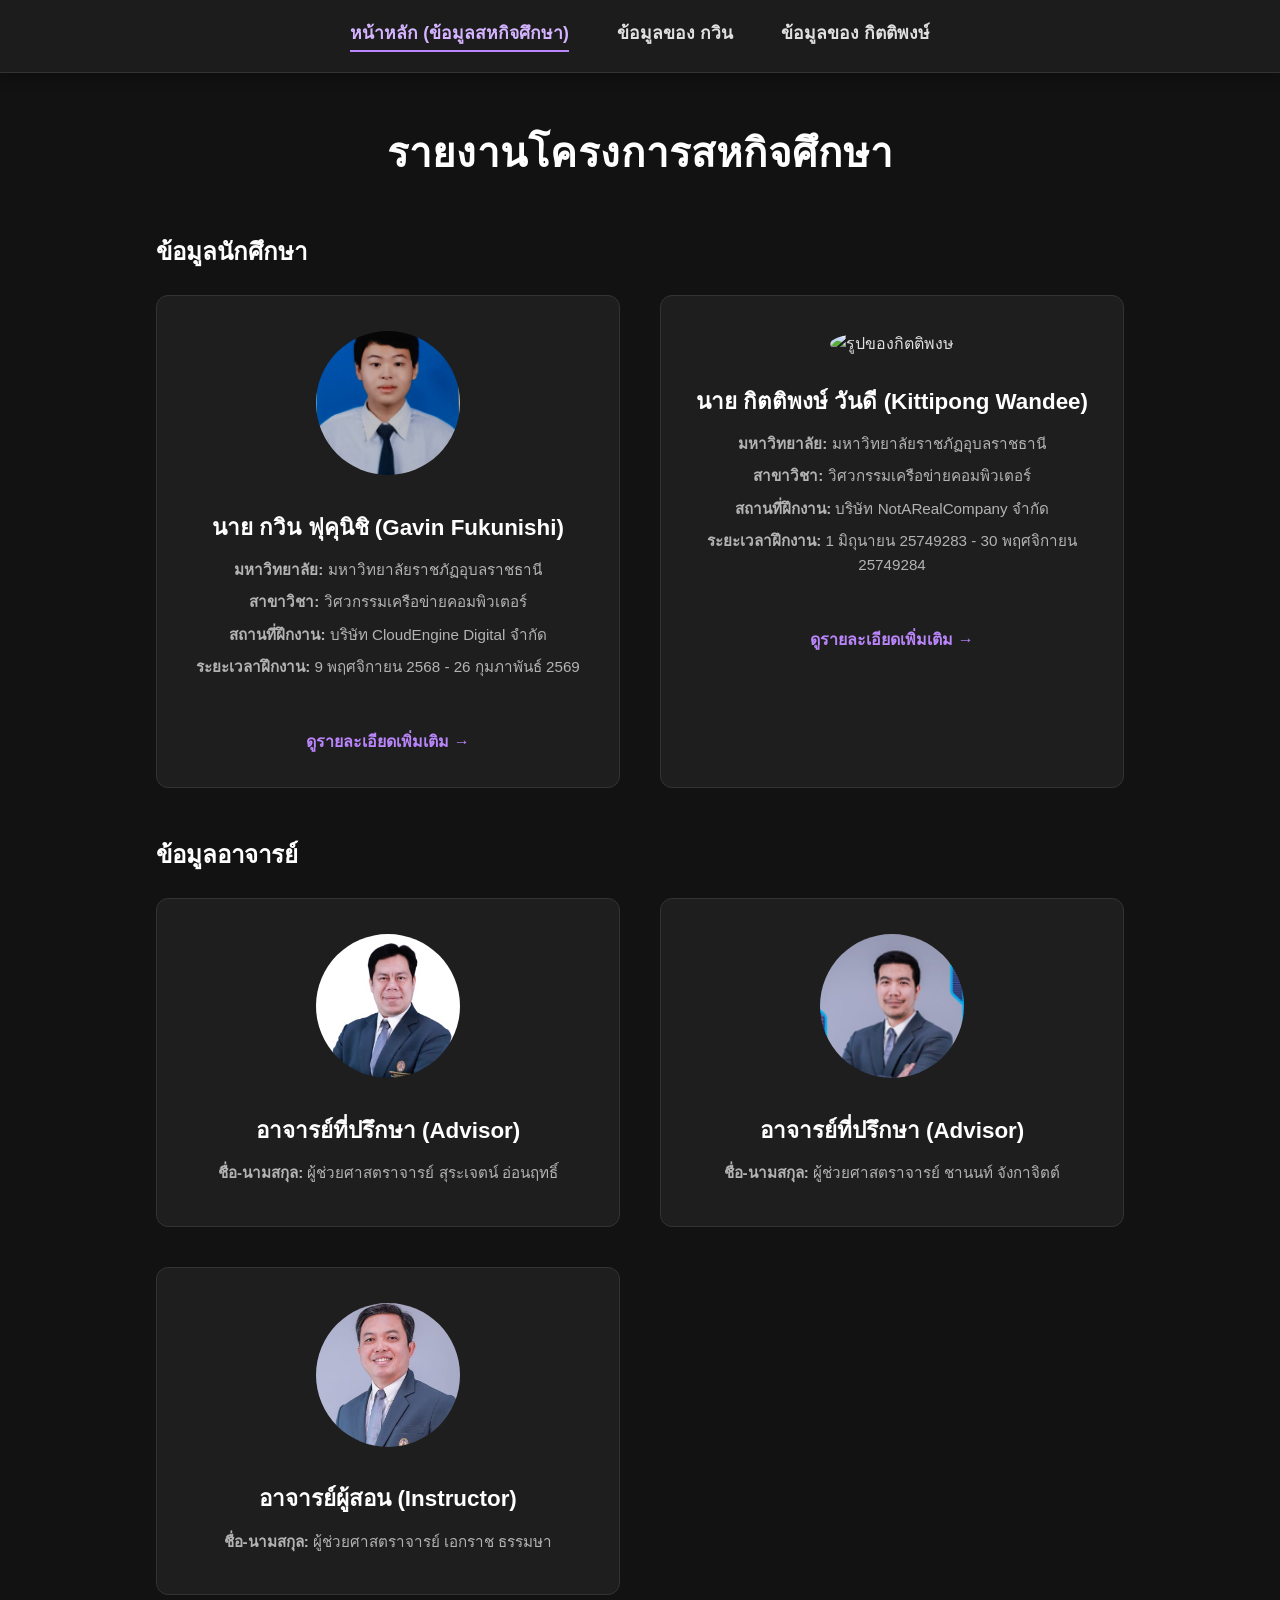
==== index.html @ addf6fbe "First commit" ====
<!DOCTYPE html>
<html lang="th">
<head>
    <meta charset="UTF-8">
    <meta name="viewport" content="width=device-width, initial-scale=1.0">
    <title>โครงการสหกิจศึกษา - หน้าหลัก</title>
    <link rel="stylesheet" href="css/main.css">
</head>
<body>

    <nav>
        <a href="index.html" class="active">หน้าหลัก (ข้อมูลสหกิจศึกษา)</a>
        <a href="gavin.html">ข้อมูลของ กวิน</a>
        <a href="kittipong.html">ข้อมูลของ กิตติพงษ์</a>
    </nav>

    <div class="container">
        <h1>รายงานโครงการสหกิจศึกษา</h1>

        <h2>ข้อมูลนักศึกษา</h2>
        <div class="grid">
            <div class="card">
                <img src="Resources/gavin.jpg" alt="รูปของกวิน">
                <h3>นาย กวิน ฟุคุนิชิ (Gavin Fukunishi)</h3>
                <p><strong>มหาวิทยาลัย:</strong> มหาวิทยาลัยราชภัฏอุบลราชธานี</p>
                <p><strong>สาขาวิชา:</strong> วิศวกรรมเครือข่ายคอมพิวเตอร์</p>
                <p><strong>สถานที่ฝึกงาน:</strong> บริษัท CloudEngine Digital จำกัด</p>
                <p><strong>ระยะเวลาฝึกงาน:</strong> 9 พฤศจิกายน 2568 - 26 กุมภาพันธ์ 2569</p>
                <br>
                <a href="gavin.html" style="color: var(--accent-color);">ดูรายละเอียดเพิ่มเติม &rarr;</a>
            </div>

            <div class="card">
                <img src="Resources/kittipong.jpg" alt="รูปของกิตติพงษ์">
                <h3>นาย กิตติพงษ์ วันดี (Kittipong Wandee)</h3>
                <p><strong>มหาวิทยาลัย:</strong> มหาวิทยาลัยราชภัฏอุบลราชธานี</p>
                <p><strong>สาขาวิชา:</strong> วิศวกรรมเครือข่ายคอมพิวเตอร์</p>
                <p><strong>สถานที่ฝึกงาน:</strong> บริษัท NotARealCompany จำกัด</p>
                <p><strong>ระยะเวลาฝึกงาน:</strong> 1 มิถุนายน 25749283 - 30 พฤศจิกายน 25749284</p>
                <br>
                <a href="kittipong.html" style="color: var(--accent-color);">ดูรายละเอียดเพิ่มเติม &rarr;</a>
            </div>
        </div>

        <h2>ข้อมูลอาจารย์</h2>
        <div class="grid">
            <div class="card">
                <img src="Resources/surajet.jpg" alt="รูปอาจารย์ที่ปรึกษา">
                <h3>อาจารย์ที่ปรึกษา (Advisor)</h3>
                <p><strong>ชื่อ-นามสกุล:</strong> ผู้ช่วยศาสตราจารย์ สุระเจตน์ อ่อนฤทธิ์</p>
            </div>
            <div class="card">
                <img src="Resources/chanon.png" alt="รูปอาจารย์ที่ปรึกษา">
                <h3>อาจารย์ที่ปรึกษา (Advisor)</h3>
                <p><strong>ชื่อ-นามสกุล:</strong> ผู้ช่วยศาสตราจารย์ ชานนท์ จังกาจิตต์</p>
            </div>
            <div class="card">
                <img src="Resources/ekarach.png" alt="รูปอาจารย์ผู้สอน">
                <h3>อาจารย์ผู้สอน (Instructor)</h3>
                <p><strong>ชื่อ-นามสกุล:</strong> ผู้ช่วยศาสตราจารย์ เอกราช ธรรมษา</p>
            </div>
        </div>
    </div>

</body>
</html>
---- css/main.css ----
/* css/main.css */
:root {
    --bg-color: #121212;
    --text-color: #e0e0e0;
    --card-bg: #1e1e1e;
    --accent-color: #bb86fc;
    --accent-hover: #d4b3ff;
    --border-color: #333;
}

/* เพิ่ม Smooth Scrolling */
html {
    scroll-behavior: smooth;
}

* {
    box-sizing: border-box;
    margin: 0;
    padding: 0;
    font-family: 'Segoe UI', Tahoma, Geneva, Verdana, sans-serif;
}

body {
    background-color: var(--bg-color);
    color: var(--text-color);
    line-height: 1.6;
    overflow-x: hidden;
}

/* 🌟 แอนิเมชันตอนโหลดหน้าเว็บ */
@keyframes fadeInUp {
    from {
        opacity: 0;
        transform: translateY(30px);
    }
    to {
        opacity: 1;
        transform: translateY(0);
    }
}

/* Navigation Bar */
nav {
    background-color: rgba(30, 30, 30, 0.95);
    backdrop-filter: blur(10px); /* เพิ่มเอฟเฟกต์เบลอพื้นหลังให้ดู Modern */
    padding: 1.2rem 2rem;
    display: flex;
    justify-content: center;
    gap: 3rem;
    border-bottom: 1px solid var(--border-color);
    position: sticky;
    top: 0;
    z-index: 100;
    box-shadow: 0 4px 15px rgba(0, 0, 0, 0.3);
}

nav a {
    color: var(--text-color);
    text-decoration: none;
    font-size: 1.1rem;
    font-weight: bold;
    position: relative;
    padding-bottom: 5px;
    transition: color 0.3s ease;
}

/* 🌟 เอฟเฟกต์ขีดเส้นใต้เลื่อนได้ตอน Hover เมนู */
nav a::after {
    content: '';
    position: absolute;
    width: 0;
    height: 2px;
    bottom: 0;
    left: 0;
    background-color: var(--accent-color);
    transition: width 0.3s ease;
}

nav a:hover, nav a.active {
    color: var(--accent-hover);
}

nav a:hover::after, nav a.active::after {
    width: 100%;
}

/* Layout & Containers */
.container {
    max-width: 1000px;
    margin: 3rem auto;
    padding: 0 1rem;
    /* เรียกใช้แอนิเมชันตอนโหลดหน้า */
    animation: fadeInUp 0.8s ease-out forwards;
}

h1, h2, h3 {
    margin-bottom: 1.5rem;
    color: #ffffff;
}

h1 { 
    text-align: center; 
    margin-bottom: 3rem;
    font-size: 2.5rem;
    letter-spacing: 1px;
}

/* Grid for Cards */
.grid {
    display: grid;
    grid-template-columns: repeat(auto-fit, minmax(300px, 1fr));
    gap: 2.5rem;
    margin-bottom: 3rem;
}

/* 🌟 Cards - เพิ่มลูกเล่นตอน Hover */
.card {
    background-color: var(--card-bg);
    border: 1px solid var(--border-color);
    border-radius: 12px;
    padding: 2rem;
    text-align: center;
    transition: transform 0.4s ease, box-shadow 0.4s ease, border-color 0.4s ease;
    overflow: hidden;
}

.card:hover {
    transform: translateY(-10px); /* ลอยขึ้น */
    box-shadow: 0 15px 30px rgba(187, 134, 252, 0.15); /* เรืองแสง */
    border-color: var(--accent-color);
}

.card img {
    width: 150px;
    height: 150px;
    border-radius: 50%;
    object-fit: cover;
    margin-bottom: 1.5rem;
    border: 3px solid transparent;
    transition: transform 0.5s ease, border-color 0.5s ease;
}

/* ซูมรูปภาพเล็กน้อยตอนนำเมาส์ไปชี้ที่การ์ด */
.card:hover img {
    transform: scale(1.08);
    border-color: var(--accent-color);
}

.card h3 { 
    margin-bottom: 0.8rem; 
    font-size: 1.4rem;
}

.card p { 
    font-size: 0.95rem; 
    margin-bottom: 0.5rem; 
    color: #b3b3b3; 
}

.card a {
    display: inline-block;
    margin-top: 1rem;
    text-decoration: none;
    font-weight: bold;
    transition: color 0.3s ease, transform 0.3s ease;
}

.card a:hover {
    color: var(--accent-hover) !important;
    transform: translateX(5px); /* เลื่อนลูกศรไปทางขวาตอน Hover */
}

/* Profile Pages */
.profile-header {
    display: flex;
    align-items: center;
    gap: 3rem;
    background-color: var(--card-bg);
    padding: 2.5rem;
    border-radius: 12px;
    margin-bottom: 2.5rem;
    box-shadow: 0 4px 15px rgba(0, 0, 0, 0.2);
    border: 1px solid var(--border-color);
    transition: box-shadow 0.3s ease;
}

.profile-header:hover {
    box-shadow: 0 8px 25px rgba(187, 134, 252, 0.1);
}

.profile-header img {
    width: 220px;
    height: 220px;
    border-radius: 12px;
    object-fit: cover;
    box-shadow: 0 10px 20px rgba(0,0,0,0.5);
    transition: transform 0.5s ease;
}

.profile-header:hover img {
    transform: scale(1.03) rotate(1deg); /* ขยับรูปเล็กน้อยตอน Hover ที่ Header */
}

.profile-header p {
    font-size: 1.1rem;
    margin-bottom: 0.5rem;
    color: #cccccc;
}

.details-section {
    background-color: var(--card-bg);
    padding: 2.5rem;
    border-radius: 12px;
    margin-bottom: 2.5rem;
    border: 1px solid var(--border-color);
    transition: transform 0.3s ease;
}

.details-section:hover {
    transform: scale(1.01);
}

.details-section ul {
    list-style-type: none;
}

.details-section ul li {
    margin-bottom: 0.8rem;
    padding-left: 1.5rem;
    position: relative;
    color: #cccccc;
}

/* ปรับแต่ง Bullet Points ให้ดูเป็นกราฟิกมากขึ้น */
.details-section ul li::before {
    content: "▹";
    position: absolute;
    left: 0;
    color: var(--accent-color);
    font-size: 1.2rem;
    line-height: 1;
}

.map-container {
    overflow: hidden;
    padding-bottom: 45%;
    position: relative;
    height: 0;
    border-radius: 12px;
    border: 2px solid var(--border-color);
    transition: border-color 0.3s ease;
}

.map-container:hover {
    border-color: var(--accent-color);
}

.map-container iframe {
    left: 0;
    top: 0;
    height: 100%;
    width: 100%;
    position: absolute;
    border: 0;
    filter: grayscale(80%) invert(90%) contrast(1.2); /* ทำให้แผนที่ Google เป็น Dark Mode กลืนกับเว็บ */
}
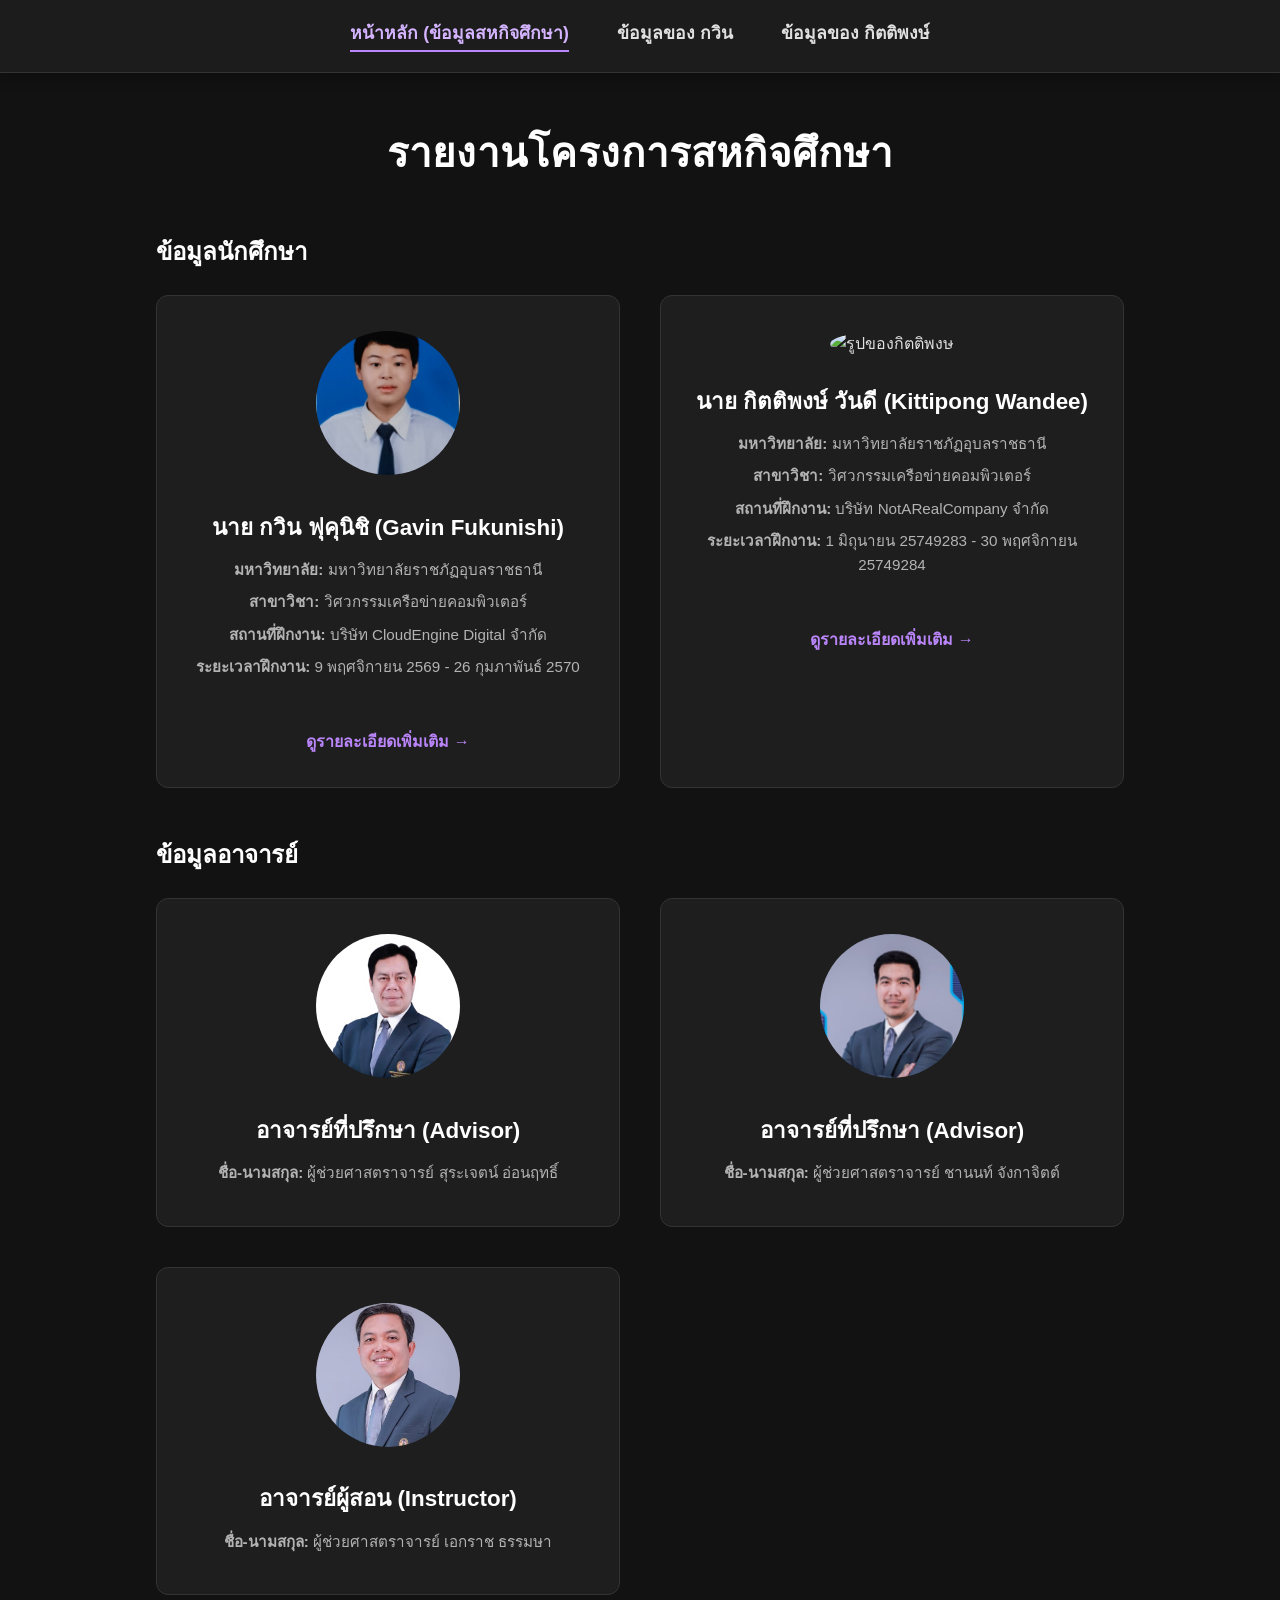
==== commit b79e4039: "Corrected profile information to gavin.html" ====
--- a/index.html
+++ b/index.html
@@ -25,7 +25,7 @@
                 <p><strong>มหาวิทยาลัย:</strong> มหาวิทยาลัยราชภัฏอุบลราชธานี</p>
                 <p><strong>สาขาวิชา:</strong> วิศวกรรมเครือข่ายคอมพิวเตอร์</p>
                 <p><strong>สถานที่ฝึกงาน:</strong> บริษัท CloudEngine Digital จำกัด</p>
-                <p><strong>ระยะเวลาฝึกงาน:</strong> 9 พฤศจิกายน 2568 - 26 กุมภาพันธ์ 2569</p>
+                <p><strong>ระยะเวลาฝึกงาน:</strong> 9 พฤศจิกายน 2569 - 26 กุมภาพันธ์ 2570</p>
                 <br>
                 <a href="gavin.html" style="color: var(--accent-color);">ดูรายละเอียดเพิ่มเติม &rarr;</a>
             </div>
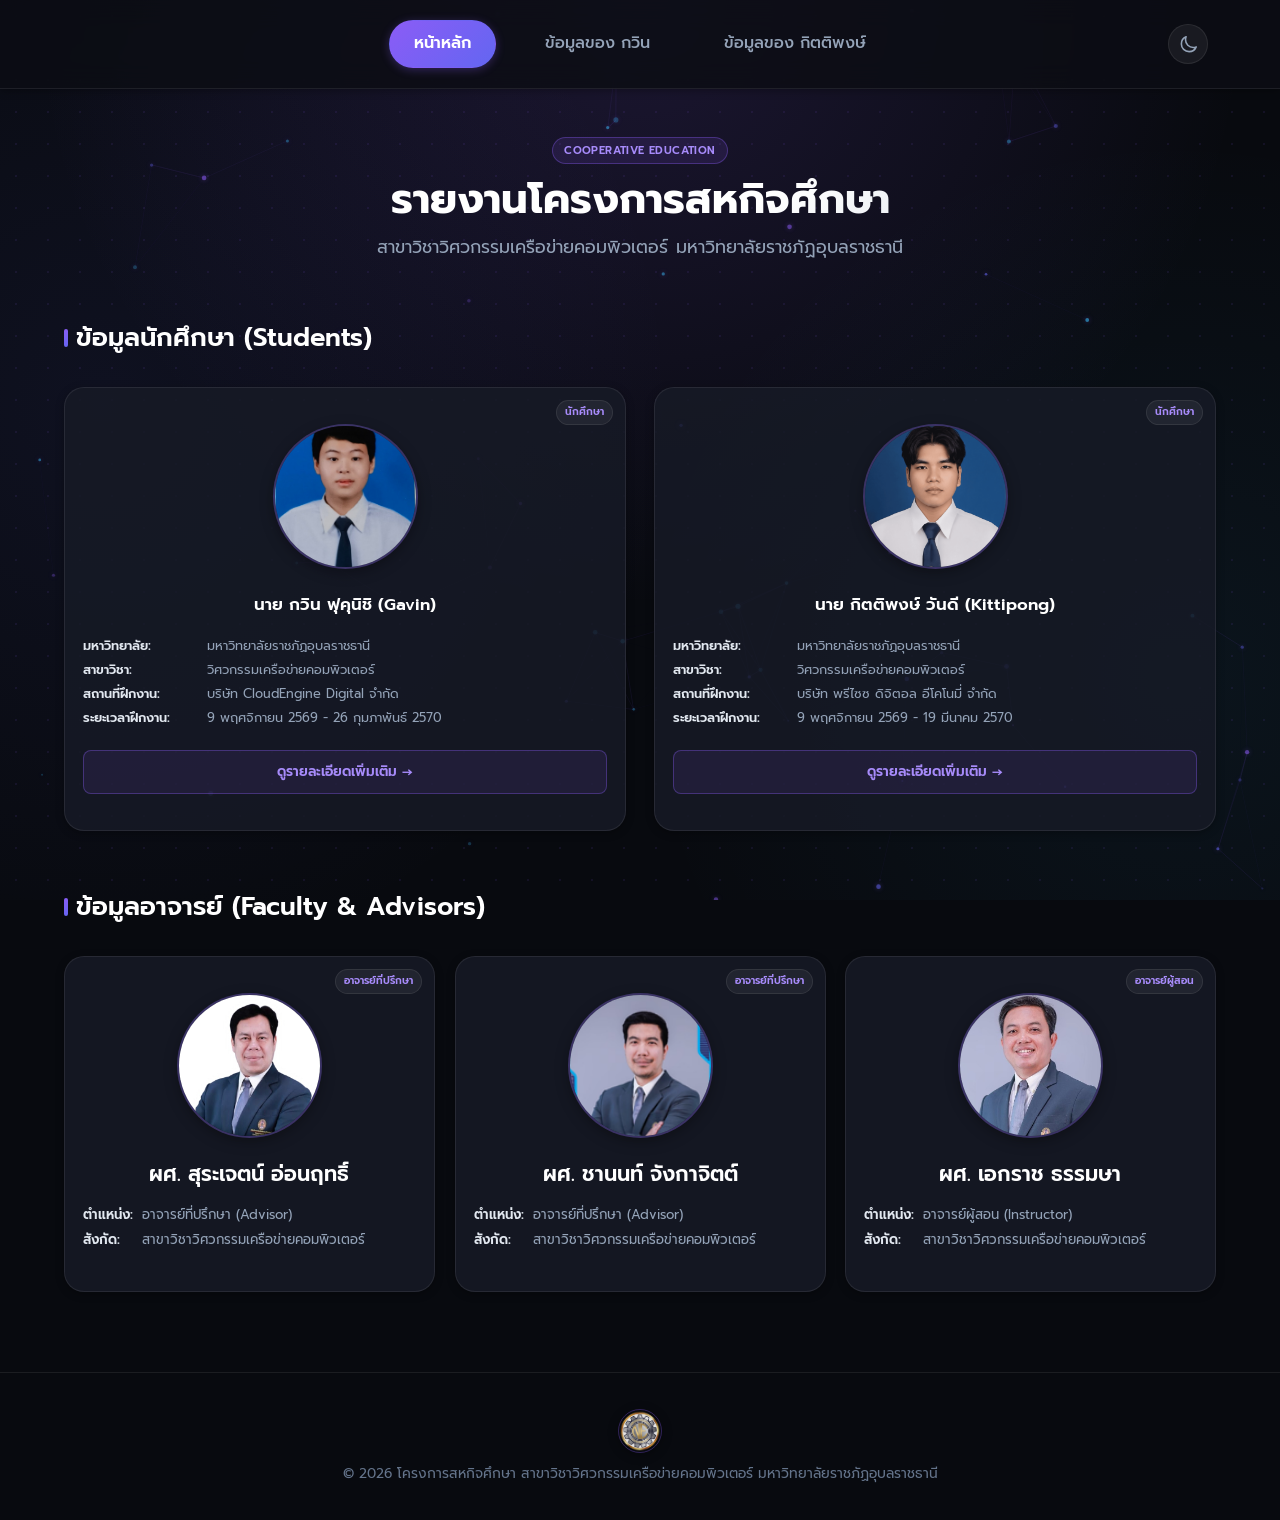
==== commit 5c27c9a7: "add theme toggle, cyber background, and responsive fixes" ====
--- a/index.html
+++ b/index.html
@@ -4,63 +4,98 @@
     <meta charset="UTF-8">
     <meta name="viewport" content="width=device-width, initial-scale=1.0">
     <title>โครงการสหกิจศึกษา - หน้าหลัก</title>
+    <!-- Google Fonts -->
+    <link rel="preconnect" href="https://fonts.googleapis.com">
+    <link rel="preconnect" href="https://fonts.gstatic.com" crossorigin>
+    <link href="https://fonts.googleapis.com/css2?family=Inter:wght@400;500;600;700&family=Prompt:wght@300;400;500;600;700&display=swap" rel="stylesheet">
     <link rel="stylesheet" href="css/main.css">
 </head>
 <body>
 
-    <nav>
-        <a href="index.html" class="active">หน้าหลัก (ข้อมูลสหกิจศึกษา)</a>
-        <a href="gavin.html">ข้อมูลของ กวิน</a>
-        <a href="kittipong.html">ข้อมูลของ กิตติพงษ์</a>
+    <nav aria-label="Main Navigation">
+        <div class="nav-inner">
+            <a href="index.html" class="active">หน้าหลัก</a>
+            <a href="gavin.html">ข้อมูลของ กวิน</a>
+            <a href="kittipong.html">ข้อมูลของ กิตติพงษ์</a>
+            <button class="theme-toggle-btn" aria-label="เปลี่ยนธีมสี">
+                <svg class="sun-icon" xmlns="http://www.w3.org/2000/svg" fill="none" viewBox="0 0 24 24" stroke-width="2" stroke="currentColor" aria-hidden="true">
+                    <path stroke-linecap="round" stroke-linejoin="round" d="M12 3v2.25m6.364.386l-1.591 1.591M21 12h-2.25m-.386 6.364l-1.591-1.591M12 18.75V21m-4.773-4.227l-1.591 1.591M5.25 12H3m4.227-4.773L5.636 5.636M15.75 12a3.75 3.75 0 11-7.5 0 3.75 3.75 0 017.5 0z" />
+                </svg>
+                <svg class="moon-icon" xmlns="http://www.w3.org/2000/svg" fill="none" viewBox="0 0 24 24" stroke-width="2" stroke="currentColor" aria-hidden="true">
+                    <path stroke-linecap="round" stroke-linejoin="round" d="M21.752 15.002A9.718 9.718 0 0118 15.75c-5.385 0-9.75-4.365-9.75-9.75 0-1.33.266-2.597.748-3.752A9.753 9.753 0 003 11.25C3 16.635 7.365 21 12.75 21a9.753 9.753 0 009.002-5.998z" />
+                </svg>
+            </button>
+        </div>
     </nav>
 
     <div class="container">
-        <h1>รายงานโครงการสหกิจศึกษา</h1>
+        <header class="page-header">
+            <div class="badge-tag">Cooperative Education</div>
+            <h1>รายงานโครงการสหกิจศึกษา</h1>
+            <p class="subtitle">
+                <span>สาขาวิชาวิศวกรรมเครือข่ายคอมพิวเตอร์</span>
+                <span>มหาวิทยาลัยราชภัฏอุบลราชธานี</span>
+            </p>
+        </header>
 
-        <h2>ข้อมูลนักศึกษา</h2>
-        <div class="grid">
+        <h2>ข้อมูลนักศึกษา (Students)</h2>
+        <div class="grid-students">
             <div class="card">
-                <img src="Resources/gavin.jpg" alt="รูปของกวิน">
-                <h3>นาย กวิน ฟุคุนิชิ (Gavin Fukunishi)</h3>
+                <span class="card-role-badge">นักศึกษา</span>
+                <img src="Resources/gavin.jpg" alt="รูปของกวิน ฟุคุนิชิ">
+                <h3>นาย กวิน ฟุคุนิชิ (Gavin)</h3>
                 <p><strong>มหาวิทยาลัย:</strong> มหาวิทยาลัยราชภัฏอุบลราชธานี</p>
                 <p><strong>สาขาวิชา:</strong> วิศวกรรมเครือข่ายคอมพิวเตอร์</p>
                 <p><strong>สถานที่ฝึกงาน:</strong> บริษัท CloudEngine Digital จำกัด</p>
                 <p><strong>ระยะเวลาฝึกงาน:</strong> 9 พฤศจิกายน 2569 - 26 กุมภาพันธ์ 2570</p>
-                <br>
-                <a href="gavin.html" style="color: var(--accent-color);">ดูรายละเอียดเพิ่มเติม &rarr;</a>
+                <a href="gavin.html" class="card-cta">ดูรายละเอียดเพิ่มเติม &rarr;</a>
             </div>
 
             <div class="card">
-                <img src="Resources/kittipong.jpg" alt="รูปของกิตติพงษ์">
-                <h3>นาย กิตติพงษ์ วันดี (Kittipong Wandee)</h3>
+                <span class="card-role-badge">นักศึกษา</span>
+                <img src="Resources/kittipong.png" alt="รูปของกิตติพงษ์ วันดี">
+                <h3>นาย กิตติพงษ์ วันดี (Kittipong)</h3>
                 <p><strong>มหาวิทยาลัย:</strong> มหาวิทยาลัยราชภัฏอุบลราชธานี</p>
                 <p><strong>สาขาวิชา:</strong> วิศวกรรมเครือข่ายคอมพิวเตอร์</p>
-                <p><strong>สถานที่ฝึกงาน:</strong> บริษัท NotARealCompany จำกัด</p>
-                <p><strong>ระยะเวลาฝึกงาน:</strong> 1 มิถุนายน 25749283 - 30 พฤศจิกายน 25749284</p>
-                <br>
-                <a href="kittipong.html" style="color: var(--accent-color);">ดูรายละเอียดเพิ่มเติม &rarr;</a>
+                <p><strong>สถานที่ฝึกงาน:</strong> บริษัท พรีไซซ ดิจิตอล อีโคโนมี่ จำกัด</p>
+                <p><strong>ระยะเวลาฝึกงาน:</strong> 9 พฤศจิกายน 2569 - 19 มีนาคม 2570</p>
+                <a href="kittipong.html" class="card-cta">ดูรายละเอียดเพิ่มเติม &rarr;</a>
             </div>
         </div>
 
-        <h2>ข้อมูลอาจารย์</h2>
-        <div class="grid">
+        <h2>ข้อมูลอาจารย์ (Faculty & Advisors)</h2>
+        <div class="grid-teachers">
             <div class="card">
-                <img src="Resources/surajet.jpg" alt="รูปอาจารย์ที่ปรึกษา">
-                <h3>อาจารย์ที่ปรึกษา (Advisor)</h3>
-                <p><strong>ชื่อ-นามสกุล:</strong> ผู้ช่วยศาสตราจารย์ สุระเจตน์ อ่อนฤทธิ์</p>
+                <span class="card-role-badge">อาจารย์ที่ปรึกษา</span>
+                <img src="Resources/surajet.jpg" alt="รูปอาจารย์สุระเจตน์ อ่อนฤทธิ์">
+                <h3>ผศ. สุระเจตน์ อ่อนฤทธิ์</h3>
+                <p><strong>ตำแหน่ง:</strong> อาจารย์ที่ปรึกษา (Advisor)</p>
+                <p><strong>สังกัด:</strong> สาขาวิชาวิศวกรรมเครือข่ายคอมพิวเตอร์</p>
             </div>
             <div class="card">
-                <img src="Resources/chanon.png" alt="รูปอาจารย์ที่ปรึกษา">
-                <h3>อาจารย์ที่ปรึกษา (Advisor)</h3>
-                <p><strong>ชื่อ-นามสกุล:</strong> ผู้ช่วยศาสตราจารย์ ชานนท์ จังกาจิตต์</p>
+                <span class="card-role-badge">อาจารย์ที่ปรึกษา</span>
+                <img src="Resources/chanon.png" alt="รูปอาจารย์ชานนท์ จังกาจิตต์">
+                <h3>ผศ. ชานนท์ จังกาจิตต์</h3>
+                <p><strong>ตำแหน่ง:</strong> อาจารย์ที่ปรึกษา (Advisor)</p>
+                <p><strong>สังกัด:</strong> สาขาวิชาวิศวกรรมเครือข่ายคอมพิวเตอร์</p>
             </div>
             <div class="card">
-                <img src="Resources/ekarach.png" alt="รูปอาจารย์ผู้สอน">
-                <h3>อาจารย์ผู้สอน (Instructor)</h3>
-                <p><strong>ชื่อ-นามสกุล:</strong> ผู้ช่วยศาสตราจารย์ เอกราช ธรรมษา</p>
+                <span class="card-role-badge">อาจารย์ผู้สอน</span>
+                <img src="Resources/ekarach.png" alt="รูปอาจารย์เอกราช ธรรมษา">
+                <h3>ผศ. เอกราช ธรรมษา</h3>
+                <p><strong>ตำแหน่ง:</strong> อาจารย์ผู้สอน (Instructor)</p>
+                <p><strong>สังกัด:</strong> สาขาวิชาวิศวกรรมเครือข่ายคอมพิวเตอร์</p>
             </div>
         </div>
     </div>
 
+    <footer>
+        <div class="footer-content">
+            <img src="Resources/cne-logo.png" alt="โลโก้สาขาวิชาวิศวกรรมเครือข่ายคอมพิวเตอร์ (CNE)" class="footer-logo">
+            <p>&copy; 2026 โครงการสหกิจศึกษา สาขาวิชาวิศวกรรมเครือข่ายคอมพิวเตอร์ มหาวิทยาลัยราชภัฏอุบลราชธานี</p>
+        </div>
+    </footer>
+
+    <script src="js/main.js" defer></script>
 </body>
 </html>
--- a/css/main.css
+++ b/css/main.css
@@ -1,37 +1,180 @@
-/* css/main.css */
+/* ==========================================================================
+   MOBILE-FIRST RESPONSIVE DESIGN SYSTEM
+   Order: 1. Mobile (Base) -> 2. iPad/Tablet (768px+) -> 3. Desktop (1024px+)
+   ========================================================================== */
+
+/* --------------------------------------------------------------------------
+   0. DESIGN TOKENS & RESET
+   -------------------------------------------------------------------------- */
 :root {
-    --bg-color: #121212;
-    --text-color: #e0e0e0;
-    --card-bg: #1e1e1e;
-    --accent-color: #bb86fc;
-    --accent-hover: #d4b3ff;
-    --border-color: #333;
-}
-
-/* เพิ่ม Smooth Scrolling */
-html {
-    scroll-behavior: smooth;
-}
-
-* {
+    --bg-main: #0c0e14;
+    --bg-card: rgba(23, 27, 38, 0.85);
+    --bg-card-hover: rgba(30, 36, 51, 0.95);
+    --bg-nav: rgba(12, 14, 20, 0.85);
+    --text-primary: #f8fafc;
+    --text-secondary: #94a3b8;
+    --text-muted: #64748b;
+    --accent: #8b5cf6;
+    --accent-light: #a78bfa;
+    --accent-glow: rgba(139, 92, 246, 0.3);
+    --accent-gradient: linear-gradient(135deg, #8b5cf6 0%, #6366f1 100%);
+    --border: rgba(255, 255, 255, 0.08);
+    --border-accent: rgba(139, 92, 246, 0.35);
+    --shadow-sm: 0 2px 8px rgba(0, 0, 0, 0.3);
+    --shadow-md: 0 8px 24px rgba(0, 0, 0, 0.4);
+    --shadow-glow: 0 0 25px var(--accent-glow);
+    --radius-sm: 8px;
+    --radius-md: 14px;
+    --radius-lg: 20px;
+    --radius-full: 9999px;
+    --transition-fast: 0.2s ease;
+    --transition-normal: 0.3s cubic-bezier(0.4, 0, 0.2, 1);
+}
+
+/* --------------------------------------------------------------------------
+   LIGHT THEME DESIGN TOKENS & OVERRIDES
+   -------------------------------------------------------------------------- */
+[data-theme="light"] {
+    --bg-main: #f8fafc;
+    --bg-card: rgba(255, 255, 255, 0.94);
+    --bg-card-hover: #ffffff;
+    --bg-nav: rgba(255, 255, 255, 0.88);
+    --text-primary: #0f172a;
+    --text-secondary: #475569;
+    --text-muted: #64748b;
+    --accent: #7c3aed;
+    --accent-light: #6d28d9;
+    --accent-glow: rgba(124, 58, 237, 0.18);
+    --accent-gradient: linear-gradient(135deg, #7c3aed 0%, #4f46e5 100%);
+    --border: rgba(15, 23, 42, 0.09);
+    --border-accent: rgba(124, 58, 237, 0.35);
+    --shadow-sm: 0 2px 10px rgba(0, 0, 0, 0.05);
+    --shadow-md: 0 8px 24px rgba(0, 0, 0, 0.08);
+    --shadow-glow: 0 4px 20px rgba(124, 58, 237, 0.15);
+}
+
+[data-theme="light"] body {
+    background-color: #f1f5f9;
+    background-image: 
+        radial-gradient(rgba(124, 58, 237, 0.08) 1px, transparent 1px),
+        radial-gradient(circle at 50% 0%, rgba(124, 58, 237, 0.12) 0%, transparent 60%),
+        radial-gradient(circle at 8% 45%, rgba(99, 102, 241, 0.07) 0%, transparent 45%),
+        radial-gradient(circle at 92% 75%, rgba(14, 165, 233, 0.06) 0%, transparent 40%);
+}
+
+[data-theme="light"] h1 {
+    background: linear-gradient(135deg, #0f172a 60%, #334155 100%);
+    -webkit-background-clip: text;
+    background-clip: text;
+    -webkit-text-fill-color: transparent;
+}
+
+[data-theme="light"] h2,
+[data-theme="light"] h3,
+[data-theme="light"] h4,
+[data-theme="light"] .details-section h3,
+[data-theme="light"] .location-text h4 {
+    color: #0f172a;
+}
+
+[data-theme="light"] .card p strong,
+[data-theme="light"] .profile-header p strong {
+    color: #1e293b;
+}
+
+[data-theme="light"] .card-role-badge {
+    background: rgba(124, 58, 237, 0.08);
+    color: #6d28d9;
+    border-color: rgba(124, 58, 237, 0.2);
+}
+
+[data-theme="light"] .btn-copy-address {
+    background: rgba(0, 0, 0, 0.04);
+    border-color: rgba(0, 0, 0, 0.1);
+    color: #1e293b;
+}
+
+[data-theme="light"] .btn-copy-address:hover {
+    background: rgba(124, 58, 237, 0.08);
+    border-color: var(--border-accent);
+    color: var(--accent);
+}
+
+[data-theme="light"] .back-link {
+    background: rgba(0, 0, 0, 0.04);
+    border-color: rgba(0, 0, 0, 0.1);
+    color: var(--text-secondary);
+}
+
+[data-theme="light"] .location-info {
+    background: rgba(255, 255, 255, 0.7);
+}
+
+[data-theme="light"] .back-to-top-btn {
+    background: rgba(255, 255, 255, 0.95);
+    border-color: var(--border-accent);
+    color: var(--accent);
+    box-shadow: 0 4px 16px rgba(0, 0, 0, 0.1);
+}
+
+[data-theme="light"] .toast-notification {
+    background: rgba(255, 255, 255, 0.96);
+    color: #0f172a;
+    border-color: var(--border-accent);
+    box-shadow: 0 10px 30px rgba(0, 0, 0, 0.12);
+}
+
+[data-theme="light"] .lightbox-overlay {
+    background: rgba(15, 23, 42, 0.75);
+}
+
+*, *::before, *::after {
     box-sizing: border-box;
     margin: 0;
     padding: 0;
-    font-family: 'Segoe UI', Tahoma, Geneva, Verdana, sans-serif;
+}
+
+html {
+    scroll-behavior: smooth;
+    -webkit-text-size-adjust: 100%;
 }
 
 body {
-    background-color: var(--bg-color);
-    color: var(--text-color);
+    background-color: #080a0f;
+    background-image: 
+        /* Subtle Cyber Dot-Grid */
+        radial-gradient(rgba(139, 92, 246, 0.09) 1px, transparent 1px),
+        /* Ambient Top Violet Glow */
+        radial-gradient(circle at 50% 0%, rgba(139, 92, 246, 0.15) 0%, transparent 55%),
+        /* Ambient Left Indigo Glow */
+        radial-gradient(circle at 8% 45%, rgba(99, 102, 241, 0.08) 0%, transparent 45%),
+        /* Ambient Right Cyan Glow */
+        radial-gradient(circle at 92% 75%, rgba(56, 189, 248, 0.06) 0%, transparent 40%);
+    background-size: 32px 32px, 100% 100%, 100% 100%, 100% 100%;
+    background-attachment: fixed;
+    color: var(--text-primary);
+    font-family: 'Prompt', 'Inter', -apple-system, BlinkMacSystemFont, 'Segoe UI', Roboto, sans-serif;
     line-height: 1.6;
+    min-height: 100vh;
     overflow-x: hidden;
-}
-
-/* 🌟 แอนิเมชันตอนโหลดหน้าเว็บ */
-@keyframes fadeInUp {
+    position: relative;
+}
+
+#bg-network-canvas {
+    position: fixed;
+    top: 0;
+    left: 0;
+    width: 100vw;
+    height: 100vh;
+    z-index: -1;
+    pointer-events: none;
+}
+
+/* Animations */
+@keyframes fadeIn {
     from {
         opacity: 0;
-        transform: translateY(30px);
+        transform: translateY(18px);
     }
     to {
         opacity: 1;
@@ -39,185 +182,420 @@
     }
 }
 
-/* Navigation Bar */
+/* --------------------------------------------------------------------------
+   1. BASE DESIGN: MOBILE FIRST (0px - 767px)
+   -------------------------------------------------------------------------- */
+
+/* Navigation (Mobile) */
 nav {
-    background-color: rgba(30, 30, 30, 0.95);
-    backdrop-filter: blur(10px); /* เพิ่มเอฟเฟกต์เบลอพื้นหลังให้ดู Modern */
-    padding: 1.2rem 2rem;
-    display: flex;
-    justify-content: center;
-    gap: 3rem;
-    border-bottom: 1px solid var(--border-color);
     position: sticky;
     top: 0;
-    z-index: 100;
-    box-shadow: 0 4px 15px rgba(0, 0, 0, 0.3);
+    z-index: 1000;
+    background-color: var(--bg-nav);
+    backdrop-filter: blur(14px);
+    -webkit-backdrop-filter: blur(14px);
+    border-bottom: 1px solid var(--border);
+    padding: 0.5rem 0.75rem;
+    box-shadow: var(--shadow-sm);
+}
+
+.nav-inner {
+    display: flex;
+    align-items: center;
+    justify-content: flex-start;
+    gap: 0.35rem;
+    overflow-x: auto;
+    scrollbar-width: none;
+    -ms-overflow-style: none;
+    padding: 0.15rem 0;
+    -webkit-overflow-scrolling: touch;
+}
+
+.nav-inner::-webkit-scrollbar {
+    display: none;
 }
 
 nav a {
-    color: var(--text-color);
+    color: var(--text-secondary);
     text-decoration: none;
+    font-size: 0.8rem;
+    font-weight: 500;
+    padding: 0.45rem 0.8rem;
+    border-radius: var(--radius-full);
+    white-space: nowrap;
+    border: 1px solid transparent;
+    transition: all var(--transition-normal);
+    min-height: 38px;
+    display: inline-flex;
+    align-items: center;
+}
+
+nav a:hover, nav a:focus-visible {
+    color: var(--text-primary);
+    background-color: rgba(255, 255, 255, 0.05);
+}
+
+nav a.active {
+    color: #ffffff;
+    background: var(--accent-gradient);
+    box-shadow: 0 2px 10px var(--accent-glow);
+    font-weight: 600;
+}
+
+/* Theme Toggle Button (Mobile Base) */
+.theme-toggle-btn {
+    display: inline-flex;
+    align-items: center;
+    justify-content: center;
+    width: 36px;
+    height: 36px;
+    border-radius: 50%;
+    background: rgba(255, 255, 255, 0.06);
+    border: 1px solid var(--border);
+    color: var(--text-secondary);
+    cursor: pointer;
+    margin-left: auto;
+    flex-shrink: 0;
+    transition: all var(--transition-normal);
+}
+
+.theme-toggle-btn:hover {
+    background: rgba(139, 92, 246, 0.15);
+    border-color: var(--border-accent);
+    color: var(--accent-light);
+    transform: rotate(15deg);
+}
+
+.theme-toggle-btn svg {
+    width: 17px;
+    height: 17px;
+    transition: transform var(--transition-fast);
+}
+
+.sun-icon {
+    display: none;
+}
+
+.moon-icon {
+    display: block;
+}
+
+[data-theme="light"] .sun-icon {
+    display: block;
+    color: #d97706;
+}
+
+[data-theme="light"] .moon-icon {
+    display: none;
+}
+
+[data-theme="light"] .theme-toggle-btn {
+    background: rgba(0, 0, 0, 0.04);
+    border-color: rgba(0, 0, 0, 0.1);
+    color: var(--text-primary);
+}
+
+[data-theme="light"] .theme-toggle-btn:hover {
+    background: rgba(217, 119, 6, 0.12);
+    border-color: rgba(217, 119, 6, 0.35);
+}
+
+/* Page Header & Container */
+.container {
+    width: 100%;
+    margin: 1rem auto 2.5rem auto;
+    padding: 0 0.85rem;
+    animation: fadeIn 0.6s ease-out forwards;
+}
+
+.page-header {
+    text-align: center;
+    margin-bottom: 1.5rem;
+    padding: 0 0.25rem;
+}
+
+.badge-tag {
+    display: inline-flex;
+    align-items: center;
+    gap: 0.35rem;
+    background: rgba(139, 92, 246, 0.12);
+    border: 1px solid var(--border-accent);
+    color: var(--accent-light);
+    font-size: 0.68rem;
+    font-weight: 600;
+    padding: 0.25rem 0.7rem;
+    border-radius: var(--radius-full);
+    margin-bottom: 0.5rem;
+    letter-spacing: 0.4px;
+    text-transform: uppercase;
+}
+
+h1 {
+    font-size: 1.35rem;
+    font-weight: 700;
+    line-height: 1.35;
+    color: #ffffff;
+    margin-bottom: 0.35rem;
+    background: linear-gradient(135deg, #ffffff 60%, #cbd5e1 100%);
+    -webkit-background-clip: text;
+    background-clip: text;
+    -webkit-text-fill-color: transparent;
+}
+
+.subtitle {
+    font-size: 0.82rem;
+    color: var(--text-secondary);
+    margin-top: 0.25rem;
+    line-height: 1.55;
+    display: flex;
+    flex-direction: column;
+    align-items: center;
+    gap: 0.2rem;
+}
+
+h2 {
     font-size: 1.1rem;
-    font-weight: bold;
+    font-weight: 600;
+    color: #ffffff;
+    margin: 1.5rem 0 0.85rem 0;
+    display: flex;
+    align-items: center;
+    gap: 0.5rem;
+}
+
+h2::before {
+    content: "";
+    display: inline-block;
+    width: 3.5px;
+    height: 1.1rem;
+    background: var(--accent-gradient);
+    border-radius: var(--radius-full);
+}
+
+/* Grids (Mobile = 1 Column) */
+.grid, .grid-students, .grid-teachers {
+    display: grid;
+    grid-template-columns: 1fr;
+    gap: 1rem;
+    margin-bottom: 1.5rem;
+}
+
+/* Cards (Mobile) */
+.card {
+    background-color: var(--bg-card);
+    border: 1px solid var(--border);
+    border-radius: var(--radius-md);
+    padding: 1.25rem 1rem;
+    text-align: center;
+    box-shadow: var(--shadow-sm);
+    display: flex;
+    flex-direction: column;
+    align-items: center;
     position: relative;
-    padding-bottom: 5px;
-    transition: color 0.3s ease;
-}
-
-/* 🌟 เอฟเฟกต์ขีดเส้นใต้เลื่อนได้ตอน Hover เมนู */
-nav a::after {
-    content: '';
+    overflow: hidden;
+    transition: all var(--transition-normal);
+}
+
+.card-role-badge {
     position: absolute;
-    width: 0;
-    height: 2px;
-    bottom: 0;
-    left: 0;
-    background-color: var(--accent-color);
-    transition: width 0.3s ease;
-}
-
-nav a:hover, nav a.active {
-    color: var(--accent-hover);
-}
-
-nav a:hover::after, nav a.active::after {
-    width: 100%;
-}
-
-/* Layout & Containers */
-.container {
-    max-width: 1000px;
-    margin: 3rem auto;
-    padding: 0 1rem;
-    /* เรียกใช้แอนิเมชันตอนโหลดหน้า */
-    animation: fadeInUp 0.8s ease-out forwards;
-}
-
-h1, h2, h3 {
-    margin-bottom: 1.5rem;
-    color: #ffffff;
-}
-
-h1 { 
-    text-align: center; 
-    margin-bottom: 3rem;
-    font-size: 2.5rem;
-    letter-spacing: 1px;
-}
-
-/* Grid for Cards */
-.grid {
-    display: grid;
-    grid-template-columns: repeat(auto-fit, minmax(300px, 1fr));
-    gap: 2.5rem;
-    margin-bottom: 3rem;
-}
-
-/* 🌟 Cards - เพิ่มลูกเล่นตอน Hover */
-.card {
-    background-color: var(--card-bg);
-    border: 1px solid var(--border-color);
-    border-radius: 12px;
-    padding: 2rem;
-    text-align: center;
-    transition: transform 0.4s ease, box-shadow 0.4s ease, border-color 0.4s ease;
-    overflow: hidden;
-}
-
-.card:hover {
-    transform: translateY(-10px); /* ลอยขึ้น */
-    box-shadow: 0 15px 30px rgba(187, 134, 252, 0.15); /* เรืองแสง */
-    border-color: var(--accent-color);
+    top: 0.75rem;
+    right: 0.75rem;
+    font-size: 0.65rem;
+    font-weight: 600;
+    padding: 0.2rem 0.5rem;
+    border-radius: var(--radius-full);
+    background: rgba(255, 255, 255, 0.06);
+    color: var(--accent-light);
+    border: 1px solid var(--border);
 }
 
 .card img {
-    width: 150px;
-    height: 150px;
+    width: 96px;
+    height: 96px;
     border-radius: 50%;
     object-fit: cover;
-    margin-bottom: 1.5rem;
-    border: 3px solid transparent;
-    transition: transform 0.5s ease, border-color 0.5s ease;
-}
-
-/* ซูมรูปภาพเล็กน้อยตอนนำเมาส์ไปชี้ที่การ์ด */
-.card:hover img {
-    transform: scale(1.08);
-    border-color: var(--accent-color);
-}
-
-.card h3 { 
-    margin-bottom: 0.8rem; 
-    font-size: 1.4rem;
-}
-
-.card p { 
-    font-size: 0.95rem; 
-    margin-bottom: 0.5rem; 
-    color: #b3b3b3; 
-}
-
-.card a {
+    margin-bottom: 0.85rem;
+    border: 2.5px solid rgba(139, 92, 246, 0.25);
+    box-shadow: 0 4px 14px rgba(0, 0, 0, 0.3);
+    background-color: #1e2433;
+}
+
+.card h3 {
+    font-size: 1.05rem;
+    font-weight: 600;
+    color: #ffffff;
+    margin-bottom: 0.6rem;
+    line-height: 1.35;
+    min-height: 1.8rem;
+    display: flex;
+    align-items: center;
+    justify-content: center;
+}
+
+.card p {
+    font-size: 0.8rem;
+    color: var(--text-secondary);
+    margin-bottom: 0.35rem;
+    width: 100%;
+    text-align: left;
+    line-height: 1.45;
+    white-space: nowrap;
+}
+
+.card p strong {
+    color: #e2e8f0;
+    font-weight: 600;
+    margin-right: 0.25rem;
+}
+
+.grid-students .card h3 {
+    font-size: 1.05rem;
+    font-weight: 600;
+}
+
+.grid-students .card p,
+.grid-students .card p strong {
+    font-size: 0.8rem;
+}
+
+.grid-students .card p strong {
     display: inline-block;
+    min-width: 92px;
+}
+
+.grid-teachers .card p strong {
+    display: inline-block;
+    min-width: 50px;
+}
+
+.card-cta {
+    margin-top: auto;
+    width: 100%;
+    display: inline-flex;
+    align-items: center;
+    justify-content: center;
+    gap: 0.4rem;
+    padding: 0.55rem 1rem;
+    background: rgba(139, 92, 246, 0.1);
+    border: 1px solid var(--border-accent);
+    color: var(--accent-light);
+    border-radius: var(--radius-sm);
+    text-decoration: none;
+    font-size: 0.825rem;
+    font-weight: 600;
+    min-height: 38px;
     margin-top: 1rem;
+    transition: all var(--transition-normal);
+}
+
+.card-cta:hover, .card-cta:focus-visible {
+    background: var(--accent-gradient);
+    color: #ffffff;
+    border-color: transparent;
+    box-shadow: 0 4px 16px var(--accent-glow);
+}
+
+/* Profile Detail Pages (Mobile) */
+.back-bar {
+    margin-bottom: 0.75rem;
+}
+
+.back-link {
+    display: inline-flex;
+    align-items: center;
+    gap: 0.35rem;
+    color: var(--text-secondary);
     text-decoration: none;
-    font-weight: bold;
-    transition: color 0.3s ease, transform 0.3s ease;
-}
-
-.card a:hover {
-    color: var(--accent-hover) !important;
-    transform: translateX(5px); /* เลื่อนลูกศรไปทางขวาตอน Hover */
-}
-
-/* Profile Pages */
+    font-size: 0.78rem;
+    font-weight: 500;
+    padding: 0.35rem 0.65rem;
+    border-radius: var(--radius-sm);
+    background: rgba(255, 255, 255, 0.04);
+    border: 1px solid var(--border);
+    transition: all var(--transition-fast);
+    min-height: 36px;
+}
+
+.back-link:hover {
+    color: var(--accent-light);
+    border-color: var(--border-accent);
+}
+
 .profile-header {
     display: flex;
-    align-items: center;
-    gap: 3rem;
-    background-color: var(--card-bg);
-    padding: 2.5rem;
-    border-radius: 12px;
-    margin-bottom: 2.5rem;
-    box-shadow: 0 4px 15px rgba(0, 0, 0, 0.2);
-    border: 1px solid var(--border-color);
-    transition: box-shadow 0.3s ease;
-}
-
-.profile-header:hover {
-    box-shadow: 0 8px 25px rgba(187, 134, 252, 0.1);
+    flex-direction: column;
+    align-items: center;
+    text-align: center;
+    gap: 1rem;
+    background-color: var(--bg-card);
+    padding: 1.25rem 1rem;
+    border-radius: var(--radius-md);
+    margin-bottom: 1.15rem;
+    border: 1px solid var(--border);
+    box-shadow: var(--shadow-sm);
 }
 
 .profile-header img {
-    width: 220px;
-    height: 220px;
-    border-radius: 12px;
+    width: 105px;
+    height: 105px;
+    border-radius: var(--radius-md);
     object-fit: cover;
-    box-shadow: 0 10px 20px rgba(0,0,0,0.5);
-    transition: transform 0.5s ease;
-}
-
-.profile-header:hover img {
-    transform: scale(1.03) rotate(1deg); /* ขยับรูปเล็กน้อยตอน Hover ที่ Header */
+    border: 2px solid var(--border-accent);
+    box-shadow: var(--shadow-md);
+}
+
+.profile-header-info {
+    width: 100%;
+}
+
+.profile-header h1 {
+    font-size: 1.2rem;
+    margin-bottom: 0.45rem;
+    text-align: inherit;
 }
 
 .profile-header p {
-    font-size: 1.1rem;
-    margin-bottom: 0.5rem;
-    color: #cccccc;
+    display: flex;
+    align-items: baseline;
+    font-size: 0.8rem;
+    color: var(--text-secondary);
+    margin-bottom: 0.35rem;
+    text-align: left;
+    line-height: 1.45;
+}
+
+.profile-header p strong {
+    min-width: 105px;
+    display: inline-block;
+    flex-shrink: 0;
+    color: #e2e8f0;
 }
 
 .details-section {
-    background-color: var(--card-bg);
-    padding: 2.5rem;
-    border-radius: 12px;
-    margin-bottom: 2.5rem;
-    border: 1px solid var(--border-color);
-    transition: transform 0.3s ease;
-}
-
-.details-section:hover {
-    transform: scale(1.01);
+    background-color: var(--bg-card);
+    padding: 1.15rem 1rem;
+    border-radius: var(--radius-md);
+    margin-bottom: 1.15rem;
+    border: 1px solid var(--border);
+    box-shadow: var(--shadow-sm);
+}
+
+.details-section h2 {
+    margin-top: 0;
+    font-size: 1.05rem;
+    margin-bottom: 0.75rem;
+}
+
+.details-section h3 {
+    font-size: 0.925rem;
+    color: #ffffff;
+    margin: 1rem 0 0.5rem 0;
+}
+
+.details-section p {
+    font-size: 0.825rem;
+    color: var(--text-secondary);
+    line-height: 1.6;
 }
 
 .details-section ul {
@@ -225,42 +603,860 @@
 }
 
 .details-section ul li {
-    margin-bottom: 0.8rem;
-    padding-left: 1.5rem;
+    font-size: 0.825rem;
+    margin-bottom: 0.6rem;
+    padding-left: 1.25rem;
     position: relative;
-    color: #cccccc;
-}
-
-/* ปรับแต่ง Bullet Points ให้ดูเป็นกราฟิกมากขึ้น */
+    color: var(--text-secondary);
+    line-height: 1.55;
+}
+
 .details-section ul li::before {
     content: "▹";
     position: absolute;
     left: 0;
-    color: var(--accent-color);
-    font-size: 1.2rem;
+    color: var(--accent-light);
+    font-size: 0.95rem;
+    line-height: 1.4;
+}
+
+/* Location & Map Section */
+.location-wrapper {
+    display: flex;
+    flex-direction: column;
+    gap: 0.75rem;
+    margin-top: 0.75rem;
+}
+
+.location-info {
+    display: flex;
+    flex-direction: column;
+    gap: 0.75rem;
+    padding: 0.9rem;
+    background: rgba(255, 255, 255, 0.03);
+    border: 1px solid var(--border);
+    border-radius: var(--radius-sm);
+    transition: all var(--transition-normal);
+}
+
+.location-header-row {
+    display: flex;
+    align-items: flex-start;
+    gap: 0.65rem;
+}
+
+.location-icon-box {
+    display: flex;
+    align-items: center;
+    justify-content: center;
+    width: 34px;
+    height: 34px;
+    flex-shrink: 0;
+    border-radius: var(--radius-sm);
+    background: rgba(139, 92, 246, 0.12);
+    border: 1px solid var(--border-accent);
+    color: var(--accent-light);
+}
+
+.location-icon-box svg {
+    width: 18px;
+    height: 18px;
+}
+
+.location-text {
+    flex: 1;
+}
+
+.location-text h4 {
+    font-size: 0.875rem;
+    font-weight: 600;
+    color: #ffffff;
+    margin-bottom: 0.2rem;
+    line-height: 1.35;
+}
+
+.location-address {
+    font-size: 0.78rem;
+    color: var(--text-secondary);
+    line-height: 1.5;
+    margin-bottom: 0 !important;
+}
+
+.location-actions {
+    display: flex;
+    align-items: center;
+    gap: 0.5rem;
+    flex-wrap: wrap;
+    margin-top: 0.25rem;
+}
+
+.btn-copy-address {
+    display: inline-flex;
+    align-items: center;
+    justify-content: center;
+    gap: 0.4rem;
+    padding: 0.45rem 0.85rem;
+    background: rgba(255, 255, 255, 0.05);
+    border: 1px solid var(--border);
+    color: var(--text-primary);
+    border-radius: var(--radius-sm);
+    font-family: inherit;
+    font-size: 0.78rem;
+    font-weight: 500;
+    cursor: pointer;
+    min-height: 36px;
+    transition: all var(--transition-normal);
+    white-space: nowrap;
+}
+
+.btn-copy-address svg {
+    width: 14px;
+    height: 14px;
+    color: var(--accent-light);
+    transition: transform var(--transition-fast);
+}
+
+.btn-copy-address:hover {
+    background: rgba(139, 92, 246, 0.15);
+    border-color: var(--border-accent);
+    color: var(--accent-light);
+}
+
+.btn-copy-address:hover svg {
+    transform: scale(1.1);
+}
+
+.btn-copy-address.copied {
+    background: rgba(34, 197, 94, 0.15);
+    border-color: rgba(34, 197, 94, 0.4);
+    color: #4ade80;
+}
+
+.btn-copy-address.copied svg {
+    color: #4ade80;
+}
+
+.map-link-btn {
+    display: inline-flex;
+    align-items: center;
+    justify-content: center;
+    gap: 0.4rem;
+    padding: 0.45rem 0.85rem;
+    background: rgba(139, 92, 246, 0.12);
+    border: 1px solid var(--border-accent);
+    color: var(--accent-light);
+    border-radius: var(--radius-sm);
+    text-decoration: none;
+    font-size: 0.78rem;
+    font-weight: 600;
+    min-height: 36px;
+    transition: all var(--transition-normal);
+    white-space: nowrap;
+}
+
+.map-link-btn svg {
+    width: 14px;
+    height: 14px;
+    transition: transform var(--transition-fast);
+}
+
+.map-link-btn:hover {
+    background: var(--accent-gradient);
+    color: #ffffff;
+    border-color: transparent;
+    box-shadow: 0 4px 14px var(--accent-glow);
+}
+
+.map-link-btn:hover svg {
+    transform: translate(2px, -2px);
+}
+
+/* Map Container (Responsive Mobile) */
+.map-container {
+    width: 100%;
+    aspect-ratio: 16 / 10;
+    position: relative;
+    border-radius: var(--radius-md);
+    border: 1px solid var(--border);
+    overflow: hidden;
+    background-color: #1a1e29;
+    box-shadow: var(--shadow-sm);
+    transition: border-color var(--transition-normal), box-shadow var(--transition-normal);
+}
+
+.map-container iframe {
+    position: absolute;
+    top: 0;
+    left: 0;
+    width: 100%;
+    height: 100%;
+    border: 0;
+    filter: grayscale(40%) contrast(1.1) brightness(0.9);
+    transition: filter var(--transition-normal);
+}
+
+/* Footer */
+footer {
+    text-align: center;
+    padding: 2.25rem 0.5rem;
+    color: var(--text-muted);
+    border-top: 1px solid var(--border);
+    margin-top: 3rem;
+    width: 100%;
+}
+
+.footer-content {
+    display: flex;
+    flex-direction: column;
+    align-items: center;
+    justify-content: center;
+    gap: 0.65rem;
+    max-width: 100%;
+    margin: 0 auto;
+}
+
+footer p {
+    white-space: nowrap;
+    font-size: clamp(0.48rem, 2.35vw, 0.85rem);
+    line-height: 1.5;
+    text-align: center;
+    color: var(--text-muted);
+}
+
+.footer-logo {
+    width: 44px;
+    height: 44px;
+    border-radius: 50%;
+    object-fit: cover;
+    border: 1px solid var(--border-accent);
+    box-shadow: 0 2px 12px rgba(0, 0, 0, 0.35);
+    opacity: 0.92;
+    transition: all var(--transition-fast);
+    flex-shrink: 0;
+}
+
+.footer-logo:hover {
+    transform: scale(1.1) rotate(5deg);
+    opacity: 1;
+    box-shadow: 0 0 16px var(--accent-glow);
+}
+
+/* --------------------------------------------------------------------------
+   2. IPAD & TABLET DESIGN BREAKPOINT (min-width: 768px)
+   -------------------------------------------------------------------------- */
+@media (min-width: 768px) {
+    /* Nav adjustments for tablet */
+    nav {
+        padding: 1rem 1.75rem;
+    }
+
+    .nav-inner {
+        justify-content: center;
+        gap: 1rem;
+        overflow-x: visible;
+        position: relative;
+    }
+
+    nav a {
+        font-size: 0.95rem;
+        padding: 0.6rem 1.25rem;
+    }
+
+    .theme-toggle-btn {
+        position: absolute;
+        right: 1.5rem;
+        width: 40px;
+        height: 40px;
+        margin-left: 0;
+    }
+
+    .theme-toggle-btn svg {
+        width: 19px;
+        height: 19px;
+    }
+
+    /* Container scaling */
+    .container {
+        max-width: 768px;
+        padding: 0 1rem;
+        margin: 2rem auto 4rem auto;
+    }
+
+    .page-header {
+        margin-bottom: 2.5rem;
+    }
+
+    h1 {
+        font-size: 2rem;
+    }
+
+    .subtitle {
+        font-size: 0.95rem;
+        flex-direction: row;
+        justify-content: center;
+        gap: 0.5rem;
+    }
+
+    h2 {
+        font-size: 1.35rem;
+        margin: 2.25rem 0 1.15rem 0;
+    }
+
+    /* Grids (Tablet: 2 Columns) */
+    .grid, .grid-students, .grid-teachers {
+        grid-template-columns: repeat(2, 1fr);
+        gap: 1rem;
+    }
+
+    /* 3rd teacher card spans nicely or centers on tablet */
+    .grid-teachers > .card:nth-child(3):last-child {
+        grid-column: span 2;
+        max-width: 480px;
+        margin: 0 auto;
+        width: 100%;
+    }
+
+    .card {
+        padding: 1.5rem 0.85rem;
+    }
+
+    .card p {
+        font-size: 0.78rem;
+        white-space: nowrap;
+    }
+
+    .card img {
+        width: 120px;
+        height: 120px;
+    }
+
+    .card h3 {
+        font-size: 1.15rem;
+        min-height: 2.2rem;
+    }
+
+    .grid-students .card p strong {
+        min-width: 92px;
+    }
+
+    .grid-teachers .card p strong {
+        min-width: 50px;
+    }
+
+    .card-cta {
+        font-size: 0.85rem;
+        padding: 0.65rem 1rem;
+        min-height: 40px;
+        margin-top: 1rem;
+    }
+
+    .back-to-top-btn {
+        width: 46px;
+        height: 46px;
+        bottom: 2rem;
+        right: 2rem;
+    }
+
+    .back-to-top-btn svg {
+        width: 20px;
+        height: 20px;
+    }
+
+    /* Profile Header (Tablet: Row Layout) */
+    .profile-header {
+        flex-direction: row;
+        text-align: left;
+        align-items: center;
+        gap: 1.5rem;
+        padding: 1.75rem 1.5rem;
+    }
+
+    .profile-header img {
+        width: 145px;
+        height: 145px;
+        flex-shrink: 0;
+    }
+
+    .profile-header h1 {
+        font-size: 1.38rem;
+        white-space: nowrap;
+        text-align: left;
+    }
+
+    .profile-header p {
+        font-size: 0.85rem;
+        white-space: nowrap;
+    }
+
+    .profile-header p strong {
+        min-width: 110px;
+    }
+
+    .details-section {
+        padding: 2rem;
+    }
+
+    .details-section h2 {
+        font-size: 1.3rem;
+    }
+
+    .location-info {
+        flex-direction: row;
+        align-items: center;
+        justify-content: space-between;
+        padding: 1.35rem 1.5rem;
+    }
+
+    .location-header-row {
+        flex: 1;
+        align-items: center;
+    }
+
+    .location-actions {
+        margin-top: 0;
+        margin-left: 1rem;
+        flex-shrink: 0;
+        flex-wrap: nowrap;
+    }
+
+    .btn-copy-address, .map-link-btn {
+        font-size: 0.85rem;
+        padding: 0.6rem 1.15rem;
+        min-height: 40px;
+    }
+
+    .btn-copy-address svg, .map-link-btn svg {
+        width: 15px;
+        height: 15px;
+    }
+
+    .map-container {
+        aspect-ratio: 16 / 8;
+    }
+
+    footer p {
+        font-size: 0.82rem;
+    }
+}
+
+/* --------------------------------------------------------------------------
+   3. DESKTOP DESIGN BREAKPOINT (min-width: 1024px)
+   -------------------------------------------------------------------------- */
+@media (min-width: 1024px) {
+    /* Nav Desktop */
+    nav {
+        padding: 1.1rem 2.5rem;
+    }
+
+    .nav-inner {
+        gap: 1.5rem;
+    }
+
+    nav a {
+        font-size: 1rem;
+        padding: 0.65rem 1.5rem;
+    }
+
+    .theme-toggle-btn {
+        right: 2rem;
+    }
+
+    /* Container Desktop */
+    .container {
+        max-width: 1200px;
+        padding: 0 1.5rem;
+        margin: 3rem auto 5rem auto;
+    }
+
+    .page-header {
+        margin-bottom: 3.5rem;
+    }
+
+    h1 {
+        font-size: 2.6rem;
+    }
+
+    .subtitle {
+        font-size: 1.1rem;
+    }
+
+    h2 {
+        font-size: 1.6rem;
+        margin: 3.5rem 0 1.75rem 0;
+    }
+
+    /* Grids (Desktop: Students = 2 cols, Teachers = 3 cols) */
+    .grid-students {
+        grid-template-columns: repeat(2, 1fr);
+        gap: 1.75rem;
+    }
+
+    .grid-teachers {
+        grid-template-columns: repeat(3, 1fr);
+        gap: 1.25rem;
+    }
+
+    /* Reset span for desktop 3-col teacher grid */
+    .grid-teachers > .card:nth-child(3):last-child {
+        grid-column: auto;
+        max-width: none;
+        margin: 0;
+    }
+
+    .card {
+        padding: 2.25rem 1.15rem;
+        border-radius: var(--radius-lg);
+    }
+
+    .card p {
+        font-size: 0.825rem;
+        white-space: nowrap;
+    }
+
+    .card img {
+        width: 145px;
+        height: 145px;
+    }
+
+    .card h3 {
+        font-size: 1.3rem;
+        min-height: 2.8rem;
+    }
+
+    .grid-students .card p strong {
+        min-width: 115px;
+    }
+
+    /* Profile Header Desktop */
+    .profile-header {
+        padding: 2.75rem 2.25rem;
+        gap: 2.5rem;
+        border-radius: var(--radius-lg);
+    }
+
+    .profile-header img {
+        width: 200px;
+        height: 200px;
+    }
+
+    .profile-header h1 {
+        font-size: 1.85rem;
+        white-space: nowrap;
+    }
+
+    .profile-header p {
+        font-size: 1rem;
+    }
+
+    .profile-header p strong {
+        min-width: 130px;
+    }
+
+    .details-section {
+        padding: 2.5rem;
+        border-radius: var(--radius-lg);
+    }
+
+    .details-section h2 {
+        font-size: 1.45rem;
+    }
+
+    .details-section p, .details-section ul li {
+        font-size: 1rem;
+    }
+
+    .map-container {
+        aspect-ratio: 21 / 9;
+    }
+
+    footer p {
+        font-size: 0.86rem;
+    }
+}
+
+/* --------------------------------------------------------------------------
+   4. DESKTOP HOVER & MICRO-INTERACTIONS (Pointer/Mouse Only)
+   -------------------------------------------------------------------------- */
+@media (hover: hover) and (pointer: fine) {
+    .card:hover {
+        transform: translateY(-8px);
+        background-color: var(--bg-card-hover);
+        border-color: var(--border-accent);
+        box-shadow: 0 16px 36px rgba(0, 0, 0, 0.45), var(--shadow-glow);
+    }
+
+    .card:hover img {
+        transform: scale(1.06);
+        border-color: var(--accent);
+    }
+
+    .card img {
+        transition: transform 0.4s ease, border-color 0.4s ease;
+    }
+
+    .profile-header:hover {
+        border-color: var(--border-accent);
+        box-shadow: 0 12px 32px rgba(0, 0, 0, 0.4), 0 0 20px rgba(139, 92, 246, 0.15);
+    }
+
+    .profile-header img {
+        transition: transform 0.4s ease;
+    }
+
+    .profile-header:hover img {
+        transform: scale(1.03);
+    }
+
+    .details-section:hover {
+        border-color: rgba(255, 255, 255, 0.14);
+    }
+
+    .map-container:hover {
+        border-color: var(--accent);
+    }
+}
+
+/* --------------------------------------------------------------------------
+   5. INTERACTIVE JAVASCRIPT UI COMPONENTS
+   -------------------------------------------------------------------------- */
+
+/* Scroll Progress Bar */
+.scroll-progress-bar {
+    position: fixed;
+    top: 0;
+    left: 0;
+    height: 3.5px;
+    width: 0%;
+    background: linear-gradient(90deg, #8b5cf6 0%, #6366f1 50%, #38bdf8 100%);
+    z-index: 9999;
+    box-shadow: 0 0 12px rgba(139, 92, 246, 0.8);
+    transition: width 0.08s ease-out;
+    pointer-events: none;
+}
+
+/* Floating Back-to-Top Button */
+.back-to-top-btn {
+    position: fixed;
+    bottom: 1.25rem;
+    right: 1.25rem;
+    width: 40px;
+    height: 40px;
+    border-radius: 50%;
+    background: rgba(23, 27, 38, 0.85);
+    backdrop-filter: blur(12px);
+    -webkit-backdrop-filter: blur(12px);
+    border: 1px solid var(--border-accent);
+    color: var(--accent-light);
+    display: flex;
+    align-items: center;
+    justify-content: center;
+    cursor: pointer;
+    opacity: 0;
+    visibility: hidden;
+    transform: translateY(20px) scale(0.9);
+    transition: all 0.3s cubic-bezier(0.4, 0, 0.2, 1);
+    z-index: 990;
+    box-shadow: var(--shadow-md);
+}
+
+.back-to-top-btn.visible {
+    opacity: 1;
+    visibility: visible;
+    transform: translateY(0) scale(1);
+}
+
+.back-to-top-btn:hover {
+    background: var(--accent-gradient);
+    color: #ffffff;
+    border-color: transparent;
+    transform: translateY(-3px) scale(1.06);
+    box-shadow: 0 8px 24px var(--accent-glow);
+}
+
+.back-to-top-btn svg {
+    width: 18px;
+    height: 18px;
+}
+
+/* Toast Notification */
+.toast-notification {
+    position: fixed;
+    bottom: 2rem;
+    left: 50%;
+    transform: translateX(-50%) translateY(40px);
+    background: rgba(23, 27, 38, 0.95);
+    backdrop-filter: blur(16px);
+    -webkit-backdrop-filter: blur(16px);
+    border: 1px solid var(--border-accent);
+    color: #ffffff;
+    padding: 0.75rem 1.5rem;
+    border-radius: var(--radius-full);
+    font-size: 0.9rem;
+    font-weight: 500;
+    box-shadow: 0 10px 30px rgba(0, 0, 0, 0.5), 0 0 20px var(--accent-glow);
+    opacity: 0;
+    visibility: hidden;
+    transition: all 0.35s cubic-bezier(0.34, 1.56, 0.64, 1);
+    z-index: 10000;
+    pointer-events: none;
+}
+
+.toast-notification.show {
+    opacity: 1;
+    visibility: visible;
+    transform: translateX(-50%) translateY(0);
+}
+
+/* Copyable Text Hover */
+.copyable-text {
+    cursor: pointer;
+    position: relative;
+    transition: color var(--transition-fast);
+}
+
+.copyable-text:hover {
+    color: var(--accent-light);
+}
+
+/* Image Lightbox Modal */
+.image-lightbox-modal {
+    position: fixed;
+    inset: 0;
+    z-index: 10000;
+    display: flex;
+    align-items: center;
+    justify-content: center;
+    opacity: 0;
+    visibility: hidden;
+    transition: all 0.3s ease;
+}
+
+.image-lightbox-modal.active {
+    opacity: 1;
+    visibility: visible;
+}
+
+.lightbox-overlay {
+    position: absolute;
+    inset: 0;
+    background: rgba(5, 7, 12, 0.85);
+    backdrop-filter: blur(16px);
+    -webkit-backdrop-filter: blur(16px);
+}
+
+.lightbox-content {
+    position: relative;
+    z-index: 1;
+    max-width: 90vw;
+    max-height: 90vh;
+    display: flex;
+    flex-direction: column;
+    align-items: center;
+    animation: zoomIn 0.3s cubic-bezier(0.34, 1.56, 0.64, 1);
+}
+
+@keyframes zoomIn {
+    from {
+        transform: scale(0.85);
+        opacity: 0;
+    }
+    to {
+        transform: scale(1);
+        opacity: 1;
+    }
+}
+
+.lightbox-img {
+    max-width: min(85vw, 440px);
+    max-height: 70vh;
+    border-radius: var(--radius-md);
+    object-fit: cover;
+    border: 2px solid var(--border-accent);
+    box-shadow: 0 20px 50px rgba(0, 0, 0, 0.6), 0 0 30px var(--accent-glow);
+}
+
+.lightbox-caption {
+    margin-top: 1rem;
+    color: var(--text-primary);
+    font-size: 0.95rem;
+    font-weight: 500;
+    text-align: center;
+}
+
+.lightbox-close-btn {
+    position: absolute;
+    top: -45px;
+    right: -10px;
+    background: rgba(255, 255, 255, 0.1);
+    border: 1px solid var(--border);
+    color: #ffffff;
+    width: 36px;
+    height: 36px;
+    border-radius: 50%;
+    font-size: 1.5rem;
     line-height: 1;
-}
-
-.map-container {
-    overflow: hidden;
-    padding-bottom: 45%;
-    position: relative;
-    height: 0;
-    border-radius: 12px;
-    border: 2px solid var(--border-color);
-    transition: border-color 0.3s ease;
-}
-
-.map-container:hover {
-    border-color: var(--accent-color);
-}
-
-.map-container iframe {
-    left: 0;
-    top: 0;
-    height: 100%;
-    width: 100%;
-    position: absolute;
-    border: 0;
-    filter: grayscale(80%) invert(90%) contrast(1.2); /* ทำให้แผนที่ Google เป็น Dark Mode กลืนกับเว็บ */
+    cursor: pointer;
+    display: flex;
+    align-items: center;
+    justify-content: center;
+    transition: all var(--transition-fast);
+}
+
+.lightbox-close-btn:hover {
+    background: var(--accent-gradient);
+    transform: rotate(90deg);
+}
+
+/* Scroll Reveal Item */
+.reveal-item {
+    opacity: 0;
+    transform: translateY(18px);
+    transition: opacity 0.6s cubic-bezier(0.4, 0, 0.2, 1), transform 0.6s cubic-bezier(0.4, 0, 0.2, 1);
+    will-change: opacity, transform;
+}
+
+.reveal-item.revealed {
+    opacity: 1;
+    transform: translateY(0);
+}
+
+/* Card Spotlight Glow */
+@media (hover: hover) and (pointer: fine) {
+    .card {
+        position: relative;
+        transform-style: preserve-3d;
+        transition: transform 0.15s ease-out, box-shadow 0.3s ease, border-color 0.3s ease, background-color 0.3s ease;
+    }
+
+    .card::after {
+        content: "";
+        position: absolute;
+        inset: 0;
+        border-radius: inherit;
+        background: radial-gradient(350px circle at var(--mouse-x, -999px) var(--mouse-y, -999px), rgba(139, 92, 246, 0.14), transparent 80%);
+        pointer-events: none;
+        opacity: 0;
+        transition: opacity 0.3s ease;
+        z-index: 1;
+    }
+
+    .card:hover::after {
+        opacity: 1;
+    }
+}
+
+/* --------------------------------------------------------------------------
+   6. ACCESSIBILITY & PREFERS-REDUCED-MOTION
+   -------------------------------------------------------------------------- */
+@media (prefers-reduced-motion: reduce) {
+    *, *::before, *::after {
+        animation-duration: 0.01ms !important;
+        animation-iteration-count: 1 !important;
+        transition-duration: 0.01ms !important;
+        scroll-behavior: auto !important;
+    }
+    .reveal-item {
+        opacity: 1 !important;
+        transform: none !important;
+    }
 }
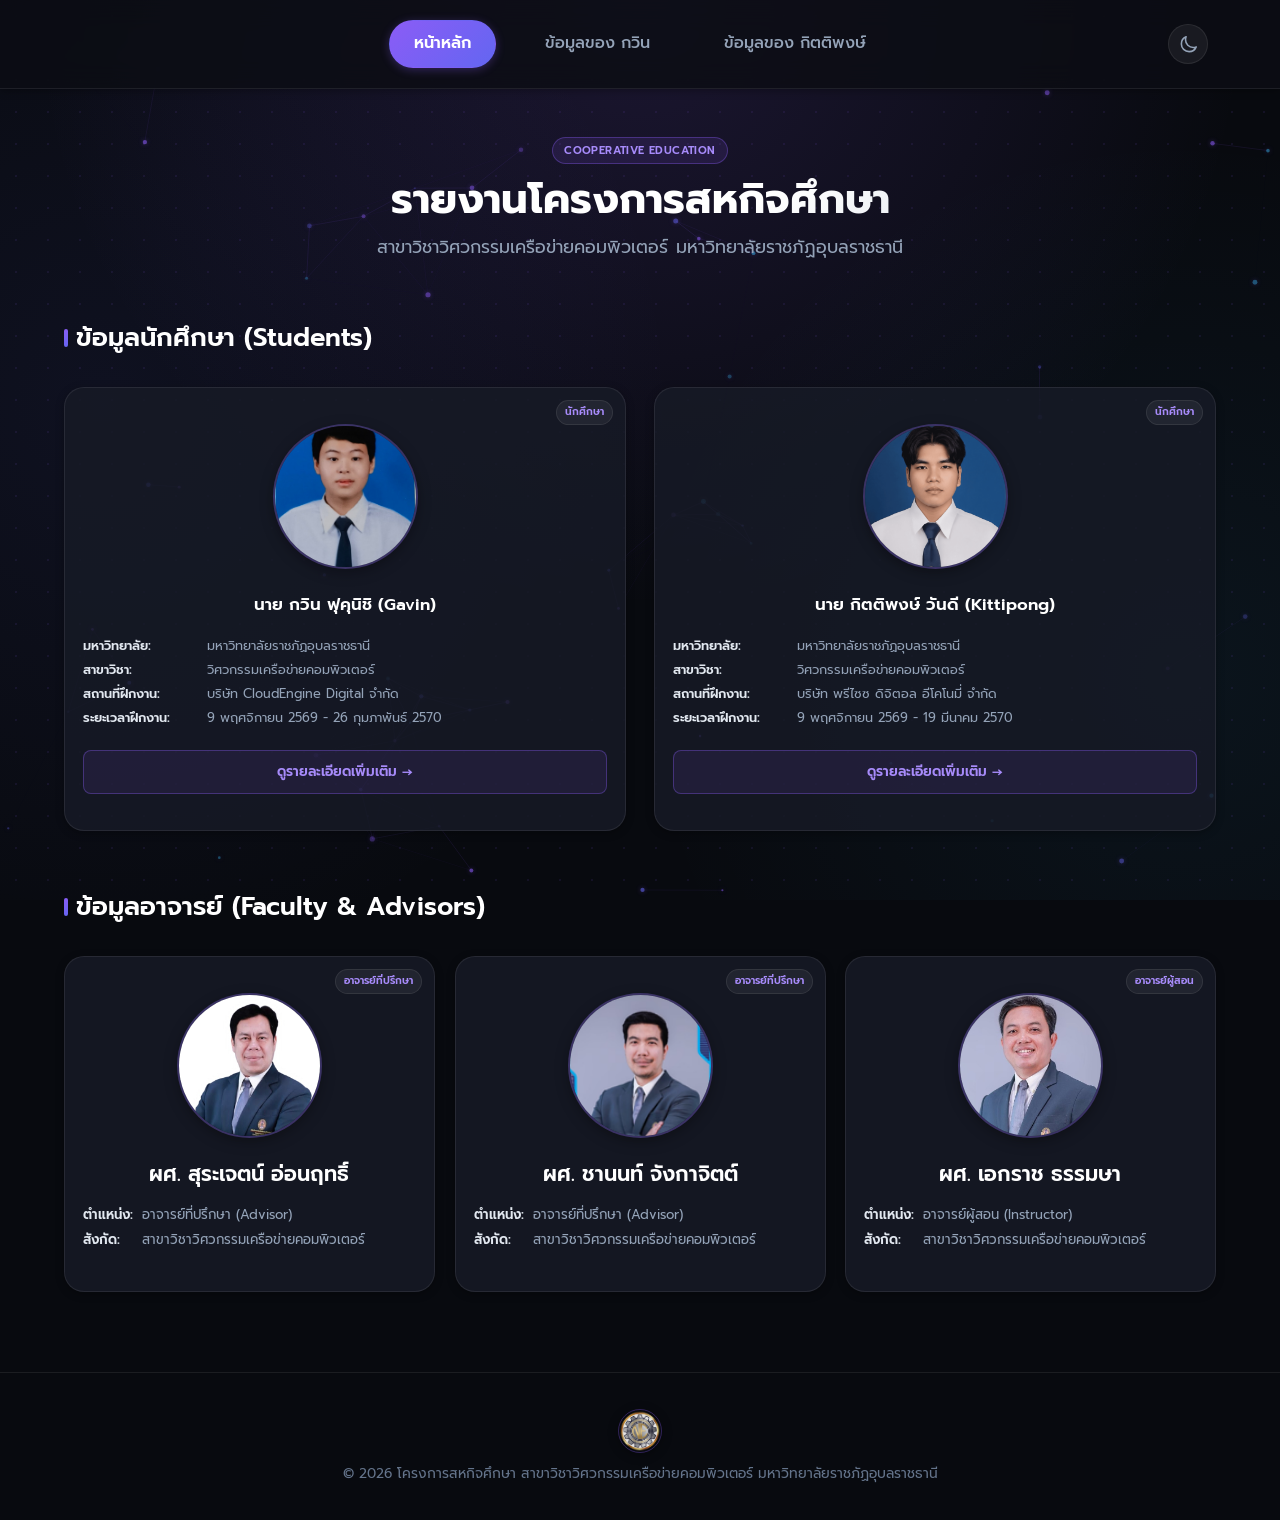
==== commit 4b26b308: "add Favicon" ====
--- a/index.html
+++ b/index.html
@@ -1,15 +1,21 @@
 <!DOCTYPE html>
 <html lang="th">
+
 <head>
     <meta charset="UTF-8">
     <meta name="viewport" content="width=device-width, initial-scale=1.0">
     <title>โครงการสหกิจศึกษา - หน้าหลัก</title>
+    <!-- Favicon (ข้างชื่อเว็บ) -->
+    <link rel="icon" type="image/png" href="Resources/cne-logo.png">
     <!-- Google Fonts -->
     <link rel="preconnect" href="https://fonts.googleapis.com">
     <link rel="preconnect" href="https://fonts.gstatic.com" crossorigin>
-    <link href="https://fonts.googleapis.com/css2?family=Inter:wght@400;500;600;700&family=Prompt:wght@300;400;500;600;700&display=swap" rel="stylesheet">
+    <link
+        href="https://fonts.googleapis.com/css2?family=Inter:wght@400;500;600;700&family=Prompt:wght@300;400;500;600;700&display=swap"
+        rel="stylesheet">
     <link rel="stylesheet" href="css/main.css">
 </head>
+
 <body>
 
     <nav aria-label="Main Navigation">
@@ -18,11 +24,15 @@
             <a href="gavin.html">ข้อมูลของ กวิน</a>
             <a href="kittipong.html">ข้อมูลของ กิตติพงษ์</a>
             <button class="theme-toggle-btn" aria-label="เปลี่ยนธีมสี">
-                <svg class="sun-icon" xmlns="http://www.w3.org/2000/svg" fill="none" viewBox="0 0 24 24" stroke-width="2" stroke="currentColor" aria-hidden="true">
-                    <path stroke-linecap="round" stroke-linejoin="round" d="M12 3v2.25m6.364.386l-1.591 1.591M21 12h-2.25m-.386 6.364l-1.591-1.591M12 18.75V21m-4.773-4.227l-1.591 1.591M5.25 12H3m4.227-4.773L5.636 5.636M15.75 12a3.75 3.75 0 11-7.5 0 3.75 3.75 0 017.5 0z" />
+                <svg class="sun-icon" xmlns="http://www.w3.org/2000/svg" fill="none" viewBox="0 0 24 24"
+                    stroke-width="2" stroke="currentColor" aria-hidden="true">
+                    <path stroke-linecap="round" stroke-linejoin="round"
+                        d="M12 3v2.25m6.364.386l-1.591 1.591M21 12h-2.25m-.386 6.364l-1.591-1.591M12 18.75V21m-4.773-4.227l-1.591 1.591M5.25 12H3m4.227-4.773L5.636 5.636M15.75 12a3.75 3.75 0 11-7.5 0 3.75 3.75 0 017.5 0z" />
                 </svg>
-                <svg class="moon-icon" xmlns="http://www.w3.org/2000/svg" fill="none" viewBox="0 0 24 24" stroke-width="2" stroke="currentColor" aria-hidden="true">
-                    <path stroke-linecap="round" stroke-linejoin="round" d="M21.752 15.002A9.718 9.718 0 0118 15.75c-5.385 0-9.75-4.365-9.75-9.75 0-1.33.266-2.597.748-3.752A9.753 9.753 0 003 11.25C3 16.635 7.365 21 12.75 21a9.753 9.753 0 009.002-5.998z" />
+                <svg class="moon-icon" xmlns="http://www.w3.org/2000/svg" fill="none" viewBox="0 0 24 24"
+                    stroke-width="2" stroke="currentColor" aria-hidden="true">
+                    <path stroke-linecap="round" stroke-linejoin="round"
+                        d="M21.752 15.002A9.718 9.718 0 0118 15.75c-5.385 0-9.75-4.365-9.75-9.75 0-1.33.266-2.597.748-3.752A9.753 9.753 0 003 11.25C3 16.635 7.365 21 12.75 21a9.753 9.753 0 009.002-5.998z" />
                 </svg>
             </button>
         </div>
@@ -98,4 +108,5 @@
 
     <script src="js/main.js" defer></script>
 </body>
+
 </html>
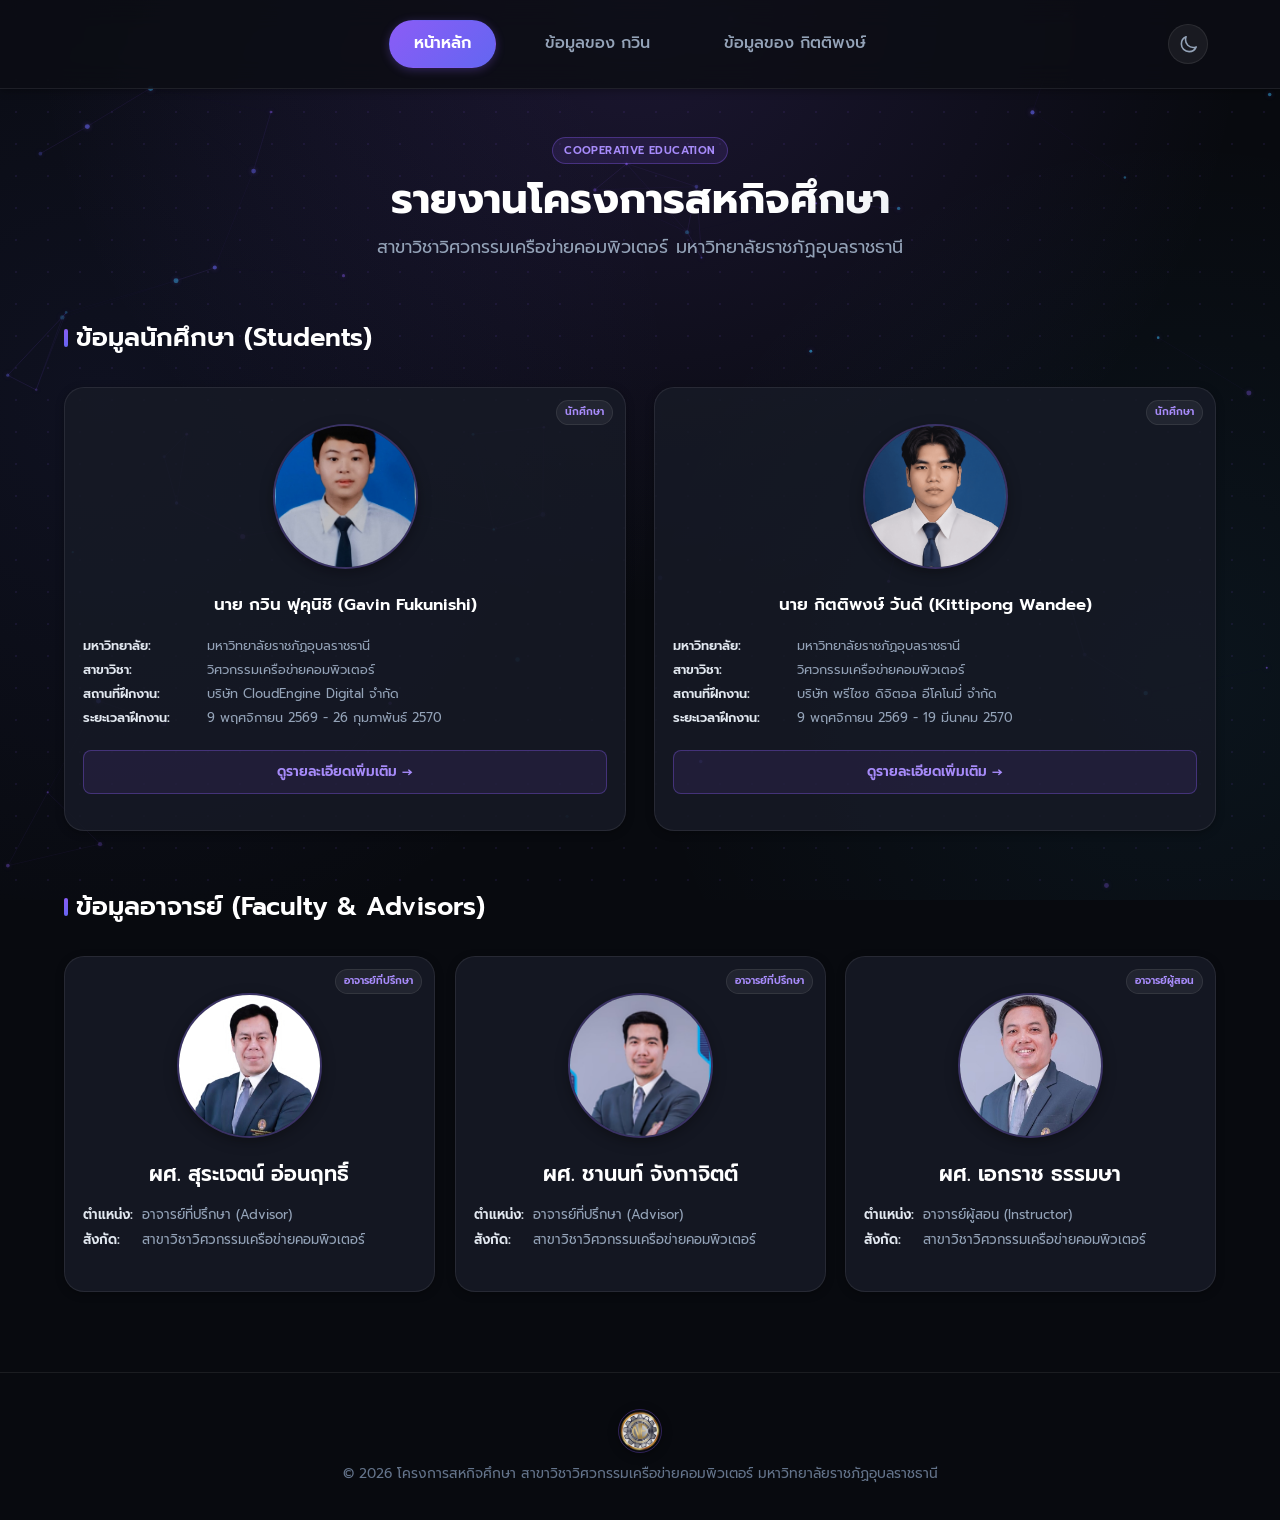
==== commit 1bc3db8c: "add lastname in main page" ====
--- a/index.html
+++ b/index.html
@@ -53,7 +53,7 @@
             <div class="card">
                 <span class="card-role-badge">นักศึกษา</span>
                 <img src="Resources/gavin.jpg" alt="รูปของกวิน ฟุคุนิชิ">
-                <h3>นาย กวิน ฟุคุนิชิ (Gavin)</h3>
+                <h3>นาย กวิน ฟุคุนิชิ (Gavin Fukunishi)</h3>
                 <p><strong>มหาวิทยาลัย:</strong> มหาวิทยาลัยราชภัฏอุบลราชธานี</p>
                 <p><strong>สาขาวิชา:</strong> วิศวกรรมเครือข่ายคอมพิวเตอร์</p>
                 <p><strong>สถานที่ฝึกงาน:</strong> บริษัท CloudEngine Digital จำกัด</p>
@@ -64,7 +64,7 @@
             <div class="card">
                 <span class="card-role-badge">นักศึกษา</span>
                 <img src="Resources/kittipong.png" alt="รูปของกิตติพงษ์ วันดี">
-                <h3>นาย กิตติพงษ์ วันดี (Kittipong)</h3>
+                <h3>นาย กิตติพงษ์ วันดี (Kittipong Wandee)</h3>
                 <p><strong>มหาวิทยาลัย:</strong> มหาวิทยาลัยราชภัฏอุบลราชธานี</p>
                 <p><strong>สาขาวิชา:</strong> วิศวกรรมเครือข่ายคอมพิวเตอร์</p>
                 <p><strong>สถานที่ฝึกงาน:</strong> บริษัท พรีไซซ ดิจิตอล อีโคโนมี่ จำกัด</p>
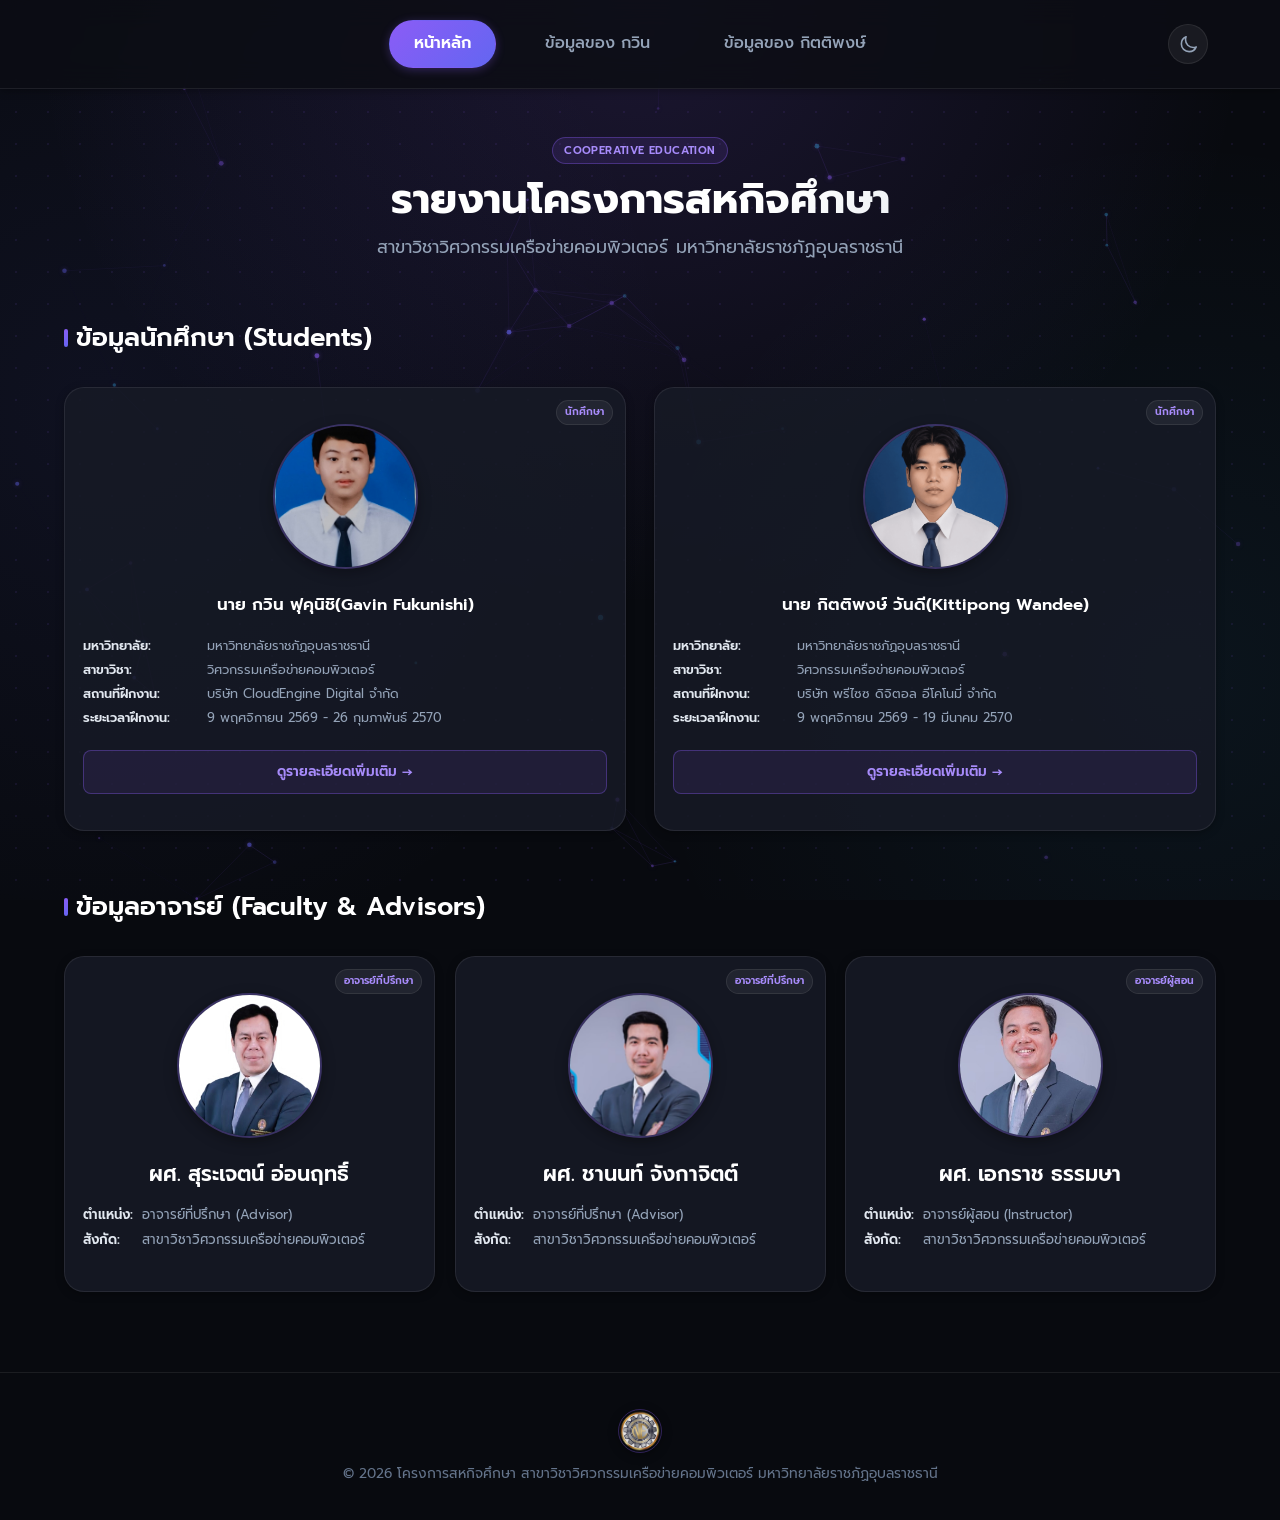
==== commit 30de81b0: "fix lastname start new line in mobile" ====
--- a/index.html
+++ b/index.html
@@ -53,7 +53,7 @@
             <div class="card">
                 <span class="card-role-badge">นักศึกษา</span>
                 <img src="Resources/gavin.jpg" alt="รูปของกวิน ฟุคุนิชิ">
-                <h3>นาย กวิน ฟุคุนิชิ (Gavin Fukunishi)</h3>
+                <h3>นาย กวิน ฟุคุนิชิ <span class="card-en-name">(Gavin Fukunishi)</span></h3>
                 <p><strong>มหาวิทยาลัย:</strong> มหาวิทยาลัยราชภัฏอุบลราชธานี</p>
                 <p><strong>สาขาวิชา:</strong> วิศวกรรมเครือข่ายคอมพิวเตอร์</p>
                 <p><strong>สถานที่ฝึกงาน:</strong> บริษัท CloudEngine Digital จำกัด</p>
@@ -64,7 +64,7 @@
             <div class="card">
                 <span class="card-role-badge">นักศึกษา</span>
                 <img src="Resources/kittipong.png" alt="รูปของกิตติพงษ์ วันดี">
-                <h3>นาย กิตติพงษ์ วันดี (Kittipong Wandee)</h3>
+                <h3>นาย กิตติพงษ์ วันดี <span class="card-en-name">(Kittipong Wandee)</span></h3>
                 <p><strong>มหาวิทยาลัย:</strong> มหาวิทยาลัยราชภัฏอุบลราชธานี</p>
                 <p><strong>สาขาวิชา:</strong> วิศวกรรมเครือข่ายคอมพิวเตอร์</p>
                 <p><strong>สถานที่ฝึกงาน:</strong> บริษัท พรีไซซ ดิจิตอล อีโคโนมี่ จำกัด</p>
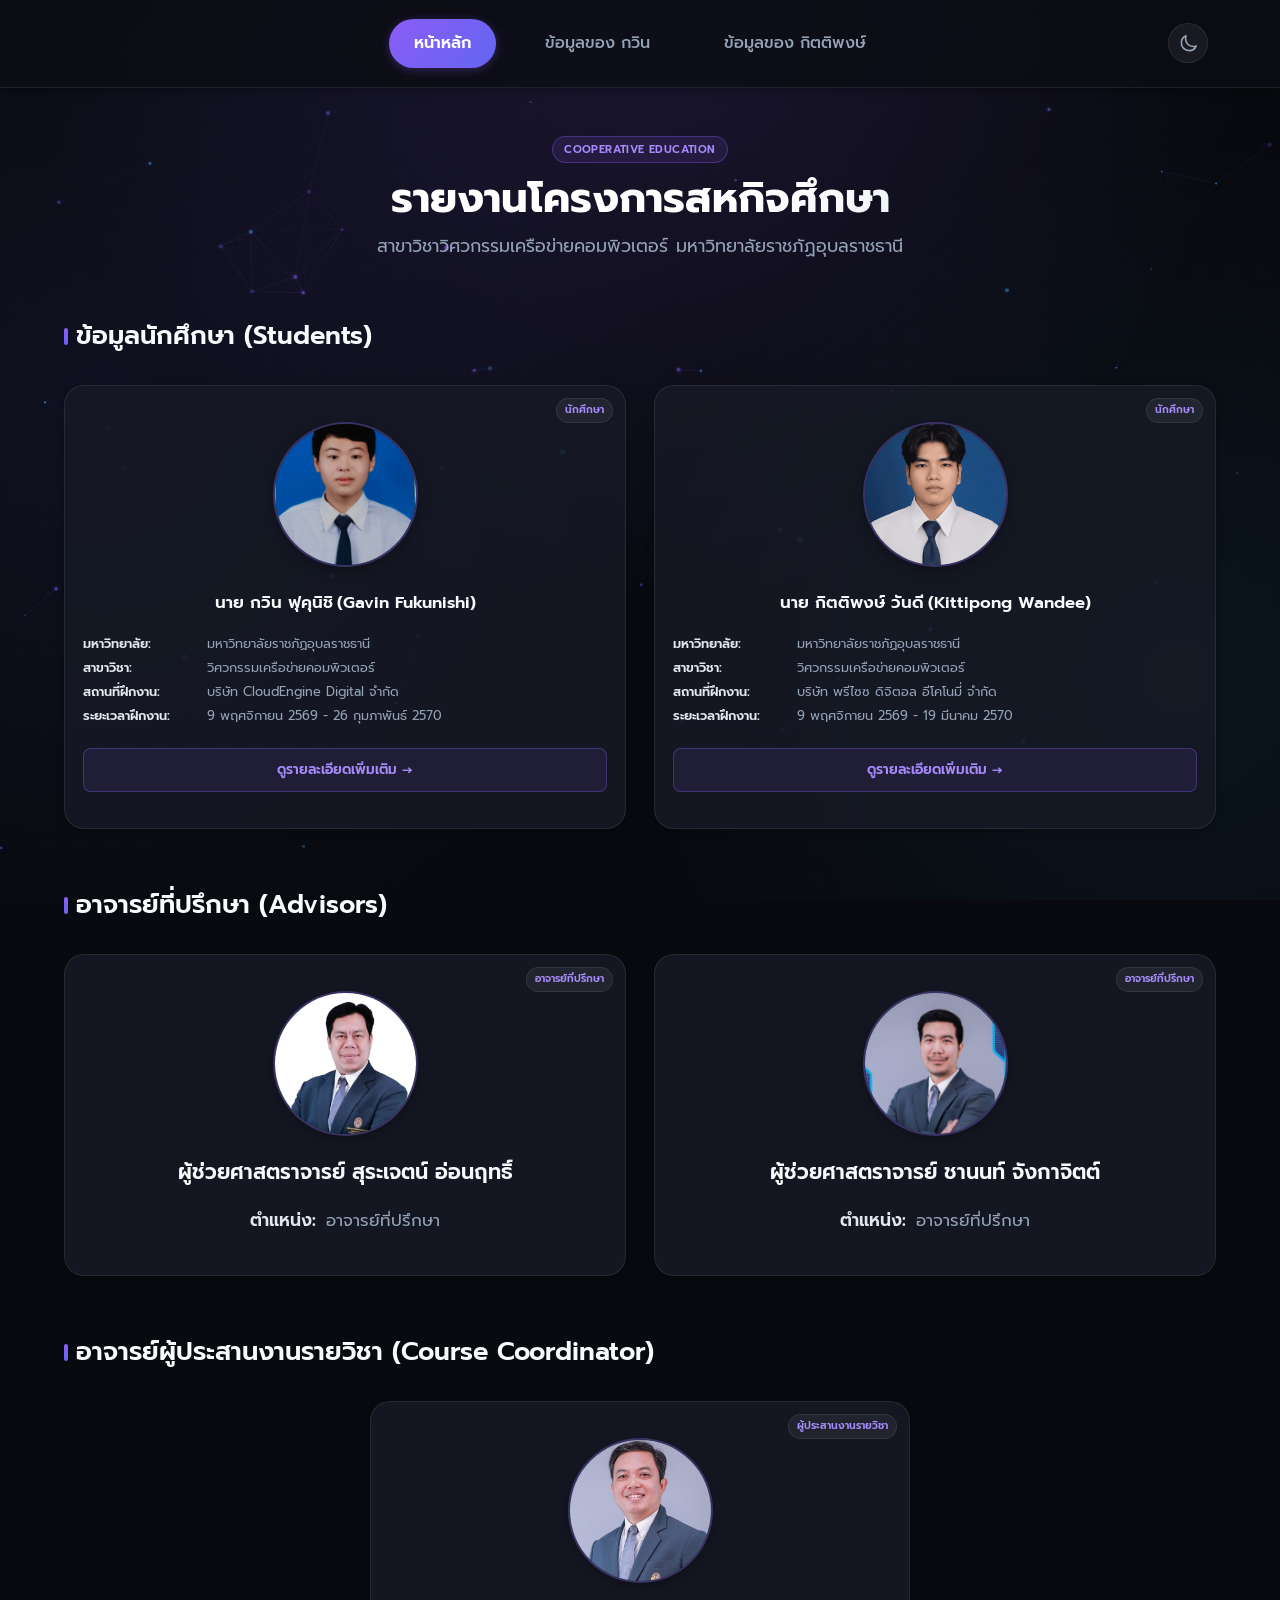
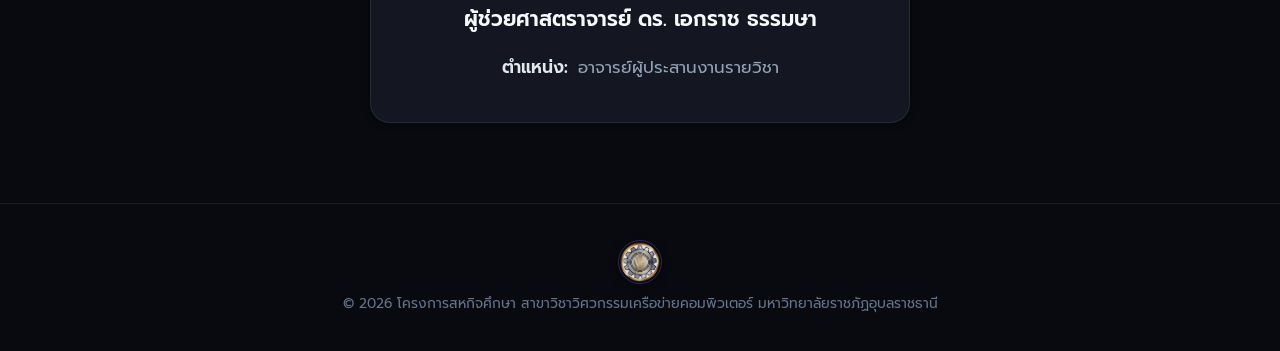
==== commit 15fbc0a8: "fix everything" ====
--- a/index.html
+++ b/index.html
@@ -73,28 +73,29 @@
             </div>
         </div>
 
-        <h2>ข้อมูลอาจารย์ (Faculty & Advisors)</h2>
-        <div class="grid-teachers">
+        <h2>อาจารย์ที่ปรึกษา (Advisors)</h2>
+        <div class="grid-advisors">
             <div class="card">
                 <span class="card-role-badge">อาจารย์ที่ปรึกษา</span>
                 <img src="Resources/surajet.jpg" alt="รูปอาจารย์สุระเจตน์ อ่อนฤทธิ์">
-                <h3>ผศ. สุระเจตน์ อ่อนฤทธิ์</h3>
-                <p><strong>ตำแหน่ง:</strong> อาจารย์ที่ปรึกษา (Advisor)</p>
-                <p><strong>สังกัด:</strong> สาขาวิชาวิศวกรรมเครือข่ายคอมพิวเตอร์</p>
+                <h3>ผู้ช่วยศาสตราจารย์ สุระเจตน์ อ่อนฤทธิ์</h3>
+                <p><strong>ตำแหน่ง:</strong> อาจารย์ที่ปรึกษา</p>
             </div>
             <div class="card">
                 <span class="card-role-badge">อาจารย์ที่ปรึกษา</span>
                 <img src="Resources/chanon.png" alt="รูปอาจารย์ชานนท์ จังกาจิตต์">
-                <h3>ผศ. ชานนท์ จังกาจิตต์</h3>
-                <p><strong>ตำแหน่ง:</strong> อาจารย์ที่ปรึกษา (Advisor)</p>
-                <p><strong>สังกัด:</strong> สาขาวิชาวิศวกรรมเครือข่ายคอมพิวเตอร์</p>
+                <h3>ผู้ช่วยศาสตราจารย์ ชานนท์ จังกาจิตต์</h3>
+                <p><strong>ตำแหน่ง:</strong> อาจารย์ที่ปรึกษา</p>
             </div>
+        </div>
+
+        <h2>อาจารย์ผู้ประสานงานรายวิชา (Course Coordinator)</h2>
+        <div class="grid-coordinator">
             <div class="card">
-                <span class="card-role-badge">อาจารย์ผู้สอน</span>
+                <span class="card-role-badge">ผู้ประสานงานรายวิชา</span>
                 <img src="Resources/ekarach.png" alt="รูปอาจารย์เอกราช ธรรมษา">
-                <h3>ผศ. เอกราช ธรรมษา</h3>
-                <p><strong>ตำแหน่ง:</strong> อาจารย์ผู้สอน (Instructor)</p>
-                <p><strong>สังกัด:</strong> สาขาวิชาวิศวกรรมเครือข่ายคอมพิวเตอร์</p>
+                <h3>ผู้ช่วยศาสตราจารย์ ดร. เอกราช ธรรมษา</h3>
+                <p><strong>ตำแหน่ง:</strong> อาจารย์ผู้ประสานงานรายวิชา</p>
             </div>
         </div>
     </div>
--- a/css/main.css
+++ b/css/main.css
@@ -72,6 +72,7 @@
 [data-theme="light"] h2,
 [data-theme="light"] h3,
 [data-theme="light"] h4,
+[data-theme="light"] .card h3,
 [data-theme="light"] .details-section h3,
 [data-theme="light"] .location-text h4 {
     color: #0f172a;
@@ -195,7 +196,7 @@
     backdrop-filter: blur(14px);
     -webkit-backdrop-filter: blur(14px);
     border-bottom: 1px solid var(--border);
-    padding: 0.5rem 0.75rem;
+    padding: 0.35rem 0.5rem;
     box-shadow: var(--shadow-sm);
 }
 
@@ -203,11 +204,11 @@
     display: flex;
     align-items: center;
     justify-content: flex-start;
-    gap: 0.35rem;
+    gap: 0.25rem;
     overflow-x: auto;
     scrollbar-width: none;
     -ms-overflow-style: none;
-    padding: 0.15rem 0;
+    padding: 0.1rem 0;
     -webkit-overflow-scrolling: touch;
 }
 
@@ -218,14 +219,14 @@
 nav a {
     color: var(--text-secondary);
     text-decoration: none;
-    font-size: 0.8rem;
+    font-size: clamp(0.72rem, 2.8vw, 0.78rem);
     font-weight: 500;
-    padding: 0.45rem 0.8rem;
+    padding: 0.35rem 0.55rem;
     border-radius: var(--radius-full);
     white-space: nowrap;
     border: 1px solid transparent;
     transition: all var(--transition-normal);
-    min-height: 38px;
+    min-height: 32px;
     display: inline-flex;
     align-items: center;
 }
@@ -247,8 +248,8 @@
     display: inline-flex;
     align-items: center;
     justify-content: center;
-    width: 36px;
-    height: 36px;
+    width: 32px;
+    height: 32px;
     border-radius: 50%;
     background: rgba(255, 255, 255, 0.06);
     border: 1px solid var(--border);
@@ -267,8 +268,8 @@
 }
 
 .theme-toggle-btn svg {
-    width: 17px;
-    height: 17px;
+    width: 15px;
+    height: 15px;
     transition: transform var(--transition-fast);
 }
 
@@ -356,7 +357,7 @@
 h2 {
     font-size: 1.1rem;
     font-weight: 600;
-    color: #ffffff;
+    color: var(--text-primary);
     margin: 1.5rem 0 0.85rem 0;
     display: flex;
     align-items: center;
@@ -373,7 +374,7 @@
 }
 
 /* Grids (Mobile = 1 Column) */
-.grid, .grid-students, .grid-teachers {
+.grid, .grid-students, .grid-teachers, .grid-advisors, .grid-coordinator {
     display: grid;
     grid-template-columns: 1fr;
     gap: 1rem;
@@ -423,13 +424,21 @@
 .card h3 {
     font-size: 1.05rem;
     font-weight: 600;
-    color: #ffffff;
+    color: var(--text-primary);
     margin-bottom: 0.6rem;
     line-height: 1.35;
     min-height: 1.8rem;
     display: flex;
     align-items: center;
     justify-content: center;
+    flex-wrap: wrap;
+    gap: 0.25rem;
+}
+
+.card-en-name,
+.profile-en-name {
+    display: inline-block;
+    white-space: nowrap;
 }
 
 .card p {
@@ -463,10 +472,22 @@
     min-width: 92px;
 }
 
-.grid-teachers .card p strong {
-    display: inline-block;
-    min-width: 50px;
-}
+.grid-teachers .card p,
+.grid-advisors .card p,
+.grid-coordinator .card p {
+    text-align: center;
+    font-size: 0.925rem;
+    white-space: normal;
+    word-break: break-word;
+    margin-top: 0.25rem;
+}
+
+.grid-teachers .card p strong,
+.grid-advisors .card p strong,
+.grid-coordinator .card p strong {
+    font-size: 0.95rem;
+}
+
 
 .card-cta {
     margin-top: auto;
@@ -549,9 +570,10 @@
 }
 
 .profile-header h1 {
-    font-size: 1.2rem;
+    font-size: clamp(1.05rem, 4.2vw, 1.2rem);
     margin-bottom: 0.45rem;
     text-align: inherit;
+    line-height: 1.4;
 }
 
 .profile-header p {
@@ -588,7 +610,7 @@
 
 .details-section h3 {
     font-size: 0.925rem;
-    color: #ffffff;
+    color: var(--text-primary);
     margin: 1rem 0 0.5rem 0;
 }
 
@@ -670,7 +692,7 @@
 .location-text h4 {
     font-size: 0.875rem;
     font-weight: 600;
-    color: #ffffff;
+    color: var(--text-primary);
     margin-bottom: 0.2rem;
     line-height: 1.35;
 }
@@ -903,9 +925,21 @@
     }
 
     /* Grids (Tablet: 2 Columns) */
-    .grid, .grid-students, .grid-teachers {
+    .grid, .grid-students, .grid-teachers, .grid-advisors {
         grid-template-columns: repeat(2, 1fr);
         gap: 1rem;
+    }
+
+    .grid-coordinator {
+        display: flex;
+        justify-content: center;
+        width: 100%;
+        margin-bottom: 1.5rem;
+    }
+
+    .grid-coordinator .card {
+        max-width: 480px;
+        width: 100%;
     }
 
     /* 3rd teacher card spans nicely or centers on tablet */
@@ -939,9 +973,18 @@
         min-width: 92px;
     }
 
-    .grid-teachers .card p strong {
-        min-width: 50px;
-    }
+    .grid-teachers .card p,
+    .grid-advisors .card p,
+    .grid-coordinator .card p {
+        font-size: 0.98rem;
+    }
+
+    .grid-teachers .card p strong,
+    .grid-advisors .card p strong,
+    .grid-coordinator .card p strong {
+        font-size: 1rem;
+    }
+
 
     .card-cta {
         font-size: 0.85rem;
@@ -1085,8 +1128,8 @@
         margin: 3.5rem 0 1.75rem 0;
     }
 
-    /* Grids (Desktop: Students = 2 cols, Teachers = 3 cols) */
-    .grid-students {
+    /* Grids (Desktop: Students = 2 cols, Advisors = 2 cols, Coordinator = Centered) */
+    .grid-students, .grid-advisors {
         grid-template-columns: repeat(2, 1fr);
         gap: 1.75rem;
     }
@@ -1096,11 +1139,16 @@
         gap: 1.25rem;
     }
 
-    /* Reset span for desktop 3-col teacher grid */
-    .grid-teachers > .card:nth-child(3):last-child {
-        grid-column: auto;
-        max-width: none;
-        margin: 0;
+    .grid-coordinator {
+        display: flex;
+        justify-content: center;
+        width: 100%;
+        margin-bottom: 2rem;
+    }
+
+    .grid-coordinator .card {
+        max-width: 540px;
+        width: 100%;
     }
 
     .card {
@@ -1125,6 +1173,18 @@
 
     .grid-students .card p strong {
         min-width: 115px;
+    }
+
+    .grid-teachers .card p,
+    .grid-advisors .card p,
+    .grid-coordinator .card p {
+        font-size: 1.05rem;
+    }
+
+    .grid-teachers .card p strong,
+    .grid-advisors .card p strong,
+    .grid-coordinator .card p strong {
+        font-size: 1.08rem;
     }
 
     /* Profile Header Desktop */
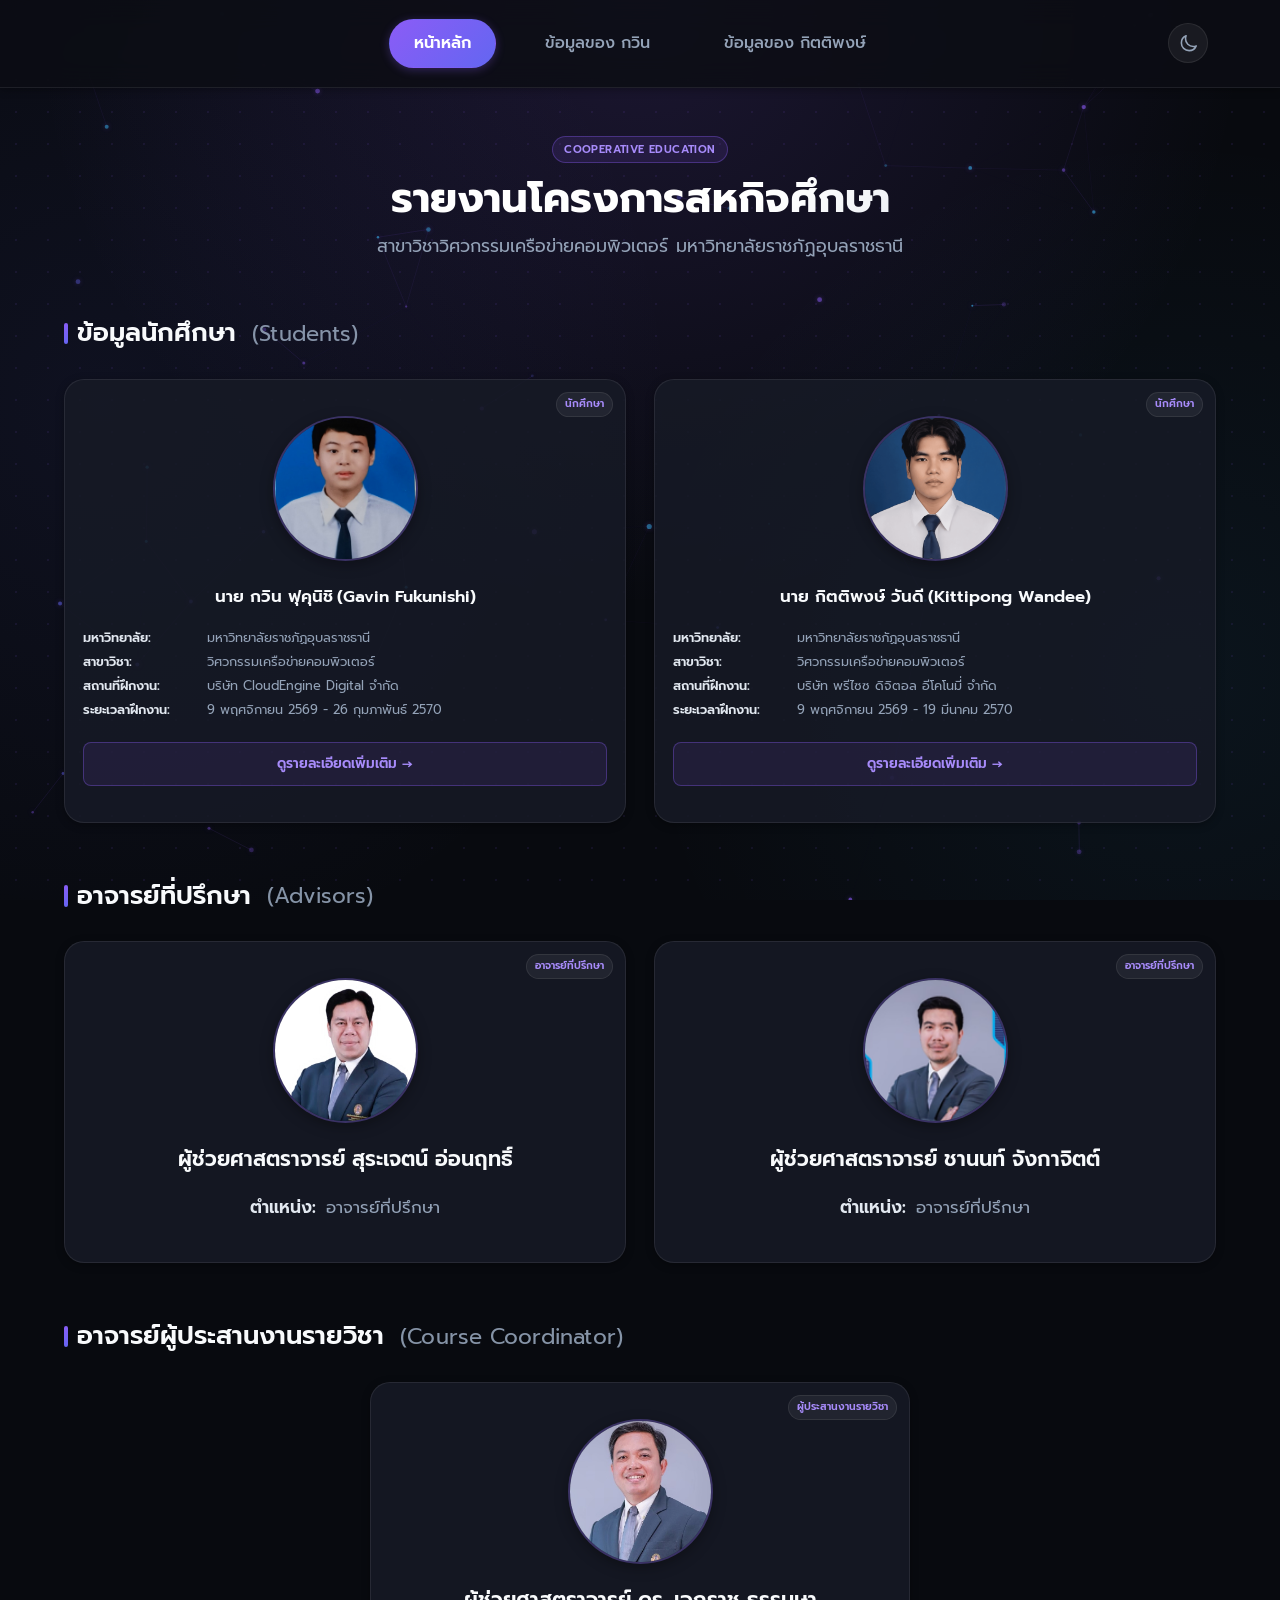
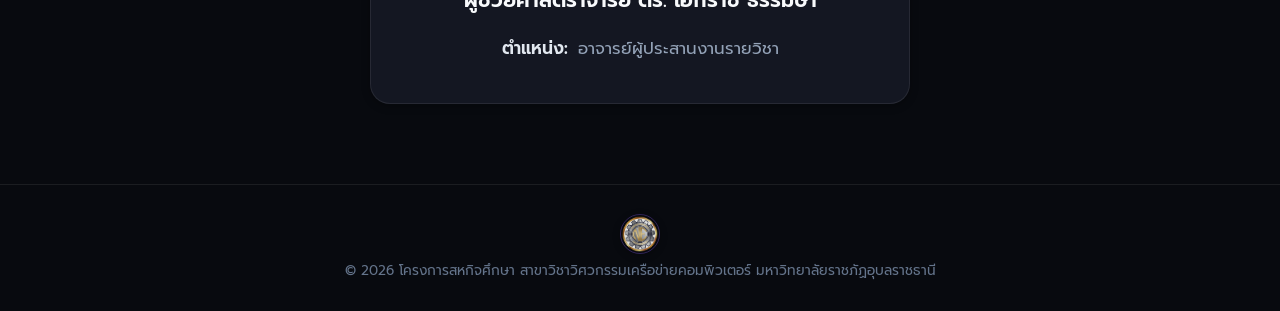
==== commit b8d806ce: "fix mobile design" ====
--- a/index.html
+++ b/index.html
@@ -48,7 +48,7 @@
             </p>
         </header>
 
-        <h2>ข้อมูลนักศึกษา (Students)</h2>
+        <h2>ข้อมูลนักศึกษา <span class="h2-en-sub">(Students)</span></h2>
         <div class="grid-students">
             <div class="card">
                 <span class="card-role-badge">นักศึกษา</span>
@@ -73,7 +73,7 @@
             </div>
         </div>
 
-        <h2>อาจารย์ที่ปรึกษา (Advisors)</h2>
+        <h2>อาจารย์ที่ปรึกษา <span class="h2-en-sub">(Advisors)</span></h2>
         <div class="grid-advisors">
             <div class="card">
                 <span class="card-role-badge">อาจารย์ที่ปรึกษา</span>
@@ -89,7 +89,7 @@
             </div>
         </div>
 
-        <h2>อาจารย์ผู้ประสานงานรายวิชา (Course Coordinator)</h2>
+        <h2>อาจารย์ผู้ประสานงานรายวิชา <span class="h2-en-sub">(Course Coordinator)</span></h2>
         <div class="grid-coordinator">
             <div class="card">
                 <span class="card-role-badge">ผู้ประสานงานรายวิชา</span>
--- a/css/main.css
+++ b/css/main.css
@@ -203,13 +203,15 @@
 .nav-inner {
     display: flex;
     align-items: center;
-    justify-content: flex-start;
-    gap: 0.25rem;
+    justify-content: center;
+    gap: 0.3rem;
     overflow-x: auto;
     scrollbar-width: none;
     -ms-overflow-style: none;
     padding: 0.1rem 0;
     -webkit-overflow-scrolling: touch;
+    width: 100%;
+    max-width: 100%;
 }
 
 .nav-inner::-webkit-scrollbar {
@@ -255,7 +257,7 @@
     border: 1px solid var(--border);
     color: var(--text-secondary);
     cursor: pointer;
-    margin-left: auto;
+    margin-left: 0.15rem;
     flex-shrink: 0;
     transition: all var(--transition-normal);
 }
@@ -355,22 +357,38 @@
 }
 
 h2 {
-    font-size: 1.1rem;
+    font-size: clamp(0.98rem, 4.2vw, 1.15rem);
     font-weight: 600;
     color: var(--text-primary);
-    margin: 1.5rem 0 0.85rem 0;
-    display: flex;
-    align-items: center;
-    gap: 0.5rem;
+    margin: 1.4rem 0 0.8rem 0;
+    display: flex;
+    align-items: flex-start;
+    flex-wrap: wrap;
+    gap: 0.2rem 0.5rem;
+    line-height: 1.35;
 }
 
 h2::before {
     content: "";
     display: inline-block;
     width: 3.5px;
-    height: 1.1rem;
+    height: 1.15rem;
     background: var(--accent-gradient);
     border-radius: var(--radius-full);
+    flex-shrink: 0;
+    margin-top: 0.15rem;
+}
+
+.h2-en-sub {
+    display: block;
+    width: 100%;
+    font-size: 0.78rem;
+    font-weight: 400;
+    color: var(--text-secondary);
+    padding-left: calc(3.5px + 0.5rem);
+    margin-top: -0.05rem;
+    letter-spacing: 0.15px;
+    opacity: 0.9;
 }
 
 /* Grids (Mobile = 1 Column) */
@@ -612,6 +630,18 @@
     font-size: 0.925rem;
     color: var(--text-primary);
     margin: 1rem 0 0.5rem 0;
+    display: flex;
+    align-items: center;
+    flex-wrap: wrap;
+    gap: 0.15rem 0.4rem;
+}
+
+.details-section h3 .h2-en-sub {
+    display: inline;
+    width: auto;
+    font-size: 0.8rem;
+    padding-left: 0;
+    margin-top: 0;
 }
 
 .details-section p {
@@ -820,10 +850,10 @@
 /* Footer */
 footer {
     text-align: center;
-    padding: 2.25rem 0.5rem;
+    padding: 1.25rem 0.5rem 1.5rem 0.5rem;
     color: var(--text-muted);
     border-top: 1px solid var(--border);
-    margin-top: 3rem;
+    margin-top: 2rem;
     width: 100%;
 }
 
@@ -832,27 +862,31 @@
     flex-direction: column;
     align-items: center;
     justify-content: center;
-    gap: 0.65rem;
+    gap: 0.35rem;
     max-width: 100%;
     margin: 0 auto;
+    padding: 0 0.5rem;
 }
 
 footer p {
-    white-space: nowrap;
-    font-size: clamp(0.48rem, 2.35vw, 0.85rem);
-    line-height: 1.5;
+    font-size: 0.72rem;
+    line-height: 1.45;
     text-align: center;
     color: var(--text-muted);
+    white-space: normal;
+    word-break: keep-all;
+    overflow-wrap: break-word;
+    max-width: 92%;
 }
 
 .footer-logo {
-    width: 44px;
-    height: 44px;
+    width: 32px;
+    height: 32px;
     border-radius: 50%;
     object-fit: cover;
     border: 1px solid var(--border-accent);
-    box-shadow: 0 2px 12px rgba(0, 0, 0, 0.35);
-    opacity: 0.92;
+    box-shadow: 0 2px 8px rgba(0, 0, 0, 0.3);
+    opacity: 0.9;
     transition: all var(--transition-fast);
     flex-shrink: 0;
 }
@@ -922,6 +956,25 @@
     h2 {
         font-size: 1.35rem;
         margin: 2.25rem 0 1.15rem 0;
+        align-items: center;
+        flex-wrap: nowrap;
+        gap: 0.5rem;
+    }
+
+    h2::before {
+        height: 1.35rem;
+        margin-top: 0;
+    }
+
+    .h2-en-sub {
+        display: inline;
+        width: auto;
+        padding-left: 0;
+        margin-top: 0;
+        font-size: 0.88em;
+        font-weight: 400;
+        color: var(--text-secondary);
+        margin-left: 0.35rem;
     }
 
     /* Grids (Tablet: 2 Columns) */
@@ -1077,8 +1130,24 @@
         aspect-ratio: 16 / 8;
     }
 
+    footer {
+        padding: 1.5rem 1rem;
+        margin-top: 2.75rem;
+    }
+
+    .footer-content {
+        gap: 0.45rem;
+    }
+
+    .footer-logo {
+        width: 36px;
+        height: 36px;
+    }
+
     footer p {
-        font-size: 0.82rem;
+        font-size: 0.8rem;
+        white-space: nowrap;
+        max-width: 100%;
     }
 }
 
@@ -1126,6 +1195,12 @@
     h2 {
         font-size: 1.6rem;
         margin: 3.5rem 0 1.75rem 0;
+        gap: 0.6rem;
+    }
+
+    .h2-en-sub {
+        font-size: 0.85em;
+        margin-left: 0.4rem;
     }
 
     /* Grids (Desktop: Students = 2 cols, Advisors = 2 cols, Coordinator = Centered) */
@@ -1229,8 +1304,18 @@
         aspect-ratio: 21 / 9;
     }
 
+    footer {
+        padding: 1.85rem 1.5rem;
+        margin-top: 3.5rem;
+    }
+
+    .footer-logo {
+        width: 40px;
+        height: 40px;
+    }
+
     footer p {
-        font-size: 0.86rem;
+        font-size: 0.85rem;
     }
 }
 
